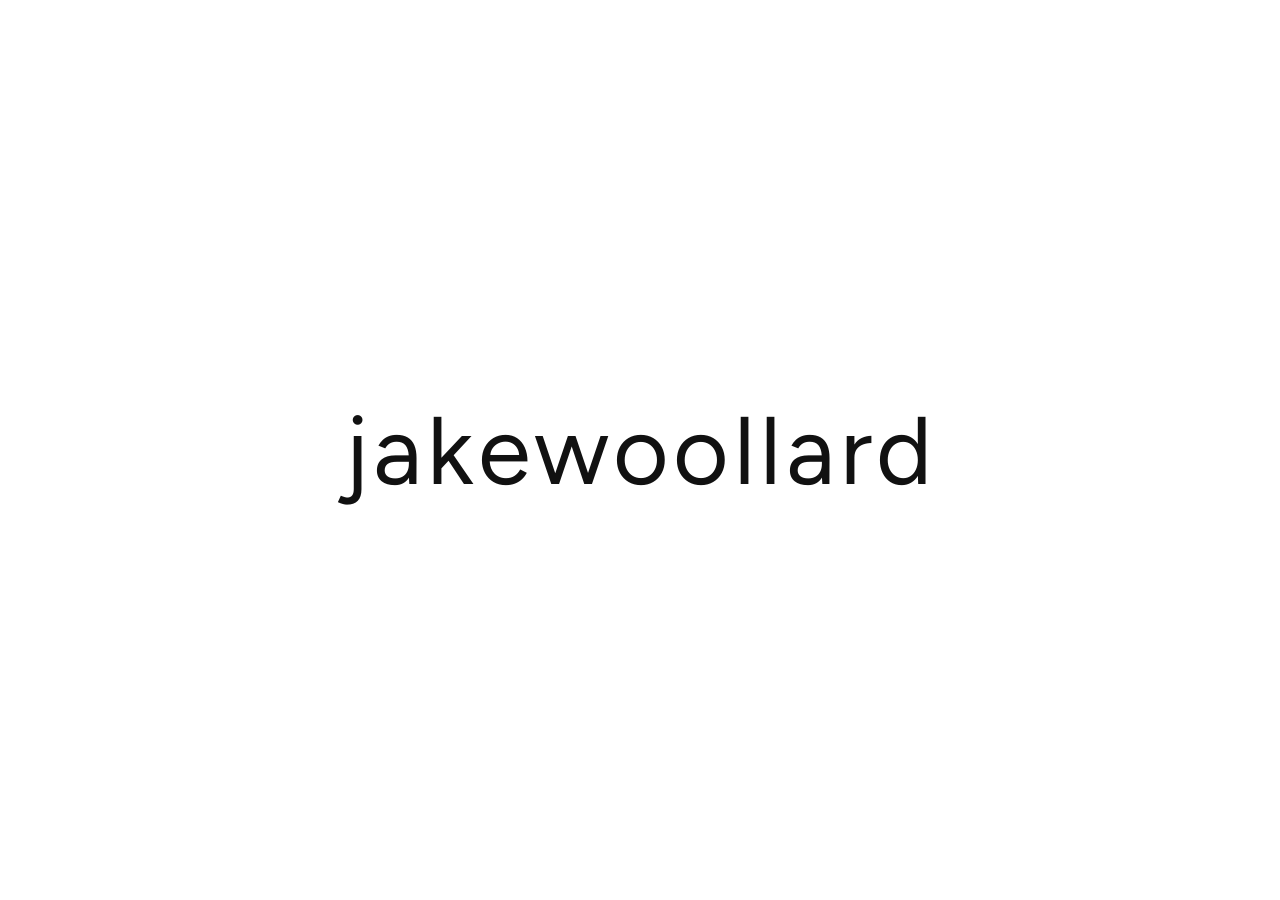
==== index.html @ 638089d7 "Update index.html" ====
<!DOCTYPE html>
<html lang="en">
<head>
  <meta charset="UTF-8" />
  <meta name="viewport" content="width=device-width, initial-scale=1.0" />
  <title>Jake Woollard</title>
  <link rel="preconnect" href="https://fonts.googleapis.com">
  <link rel="preconnect" href="https://fonts.gstatic.com" crossorigin>
  <link href="https://fonts.googleapis.com/css2?family=Figtree:wght@400;700&display=swap" rel="stylesheet">
  <style>
    * {
      margin: 0;
      padding: 0;
      box-sizing: border-box;
    }

    body {
      background: #ffffff;
      min-height: 100vh;
      display: flex;
      align-items: center;
      justify-content: center;
      overflow: hidden;
    }

    h1 {
      font-family: 'Figtree', sans-serif;
      font-size: clamp(2rem, 8vw, 6rem);
      font-weight: 400;
      letter-spacing: 0.05em;
      color: #111111;
      cursor: default;
      user-select: none;
      transition: color 0.2s ease;
      position: relative;
      background-clip: text;
      -webkit-background-clip: text;
    }

    h1.hovered {
      color: transparent;
      -webkit-text-fill-color: transparent;
    }
  </style>
</head>
<body>

  <h1 id="name">jakewoollard</h1>

  <script>
    const name = document.getElementById('name');

    name.addEventListener('mousemove', (e) => {
      const rect = name.getBoundingClientRect();
      const x = ((e.clientX - rect.left) / rect.width) * 100;
      const y = ((e.clientY - rect.top) / rect.height) * 100;

      name.style.backgroundImage = `radial-gradient(circle at ${x}% ${y}%, #00cfff, #0070ff, #0010cc)`;
      name.classList.add('hovered');
    });

    name.addEventListener('mouseleave', () => {
      name.classList.remove('hovered');
      name.style.backgroundImage = 'none';
    });
  </script>

</body>
</html>
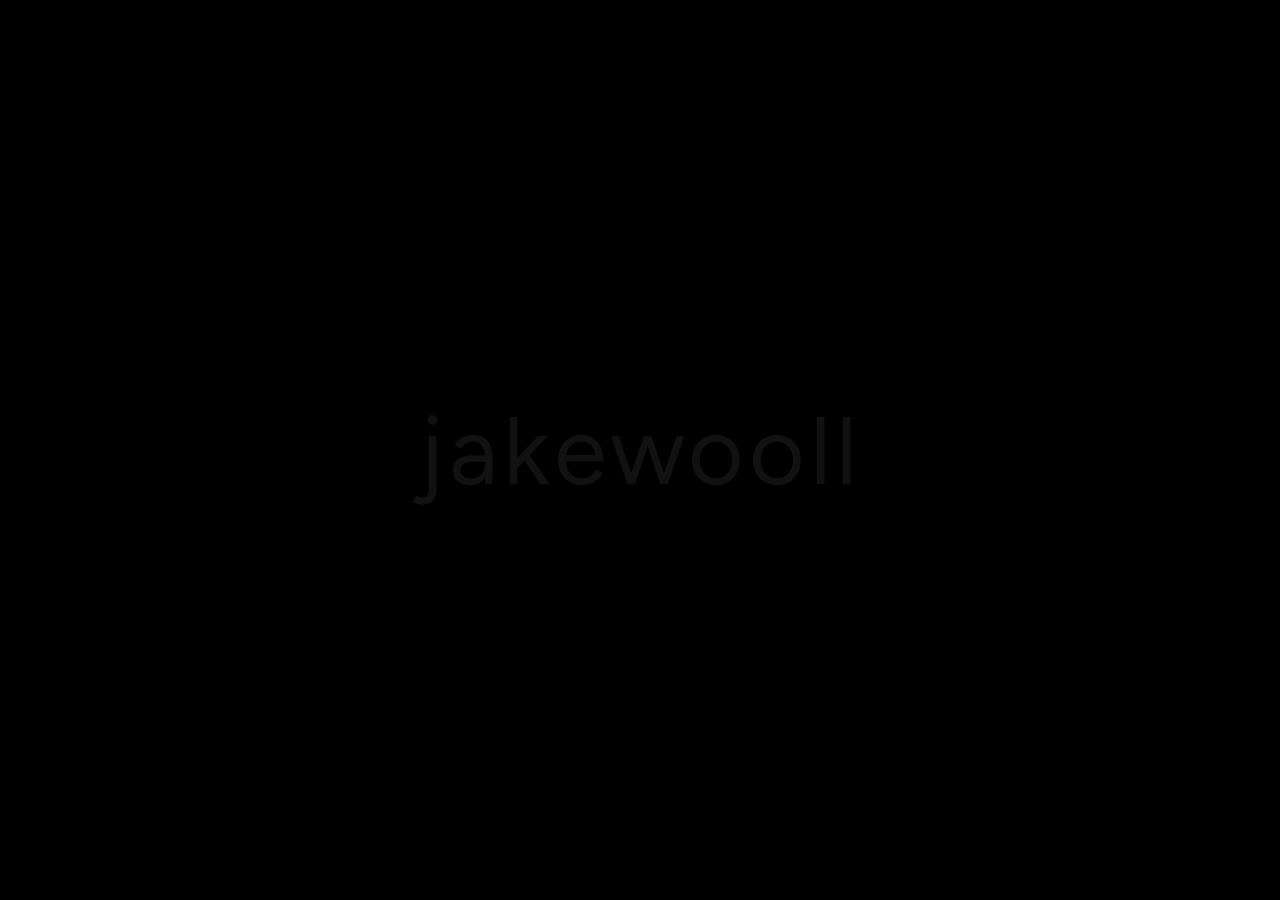
==== commit 29186eb5: "background v2" ====
--- a/index.html
+++ b/index.html
@@ -15,7 +15,7 @@
     }
 
     body {
-      background: #ffffff;
+      background: #000000;
       min-height: 100vh;
       display: flex;
       align-items: center;
@@ -45,7 +45,7 @@
 </head>
 <body>
 
-  <h1 id="name">jakewoollard</h1>
+  <h1 id="name">jakewooll</h1>
 
   <script>
     const name = document.getElementById('name');
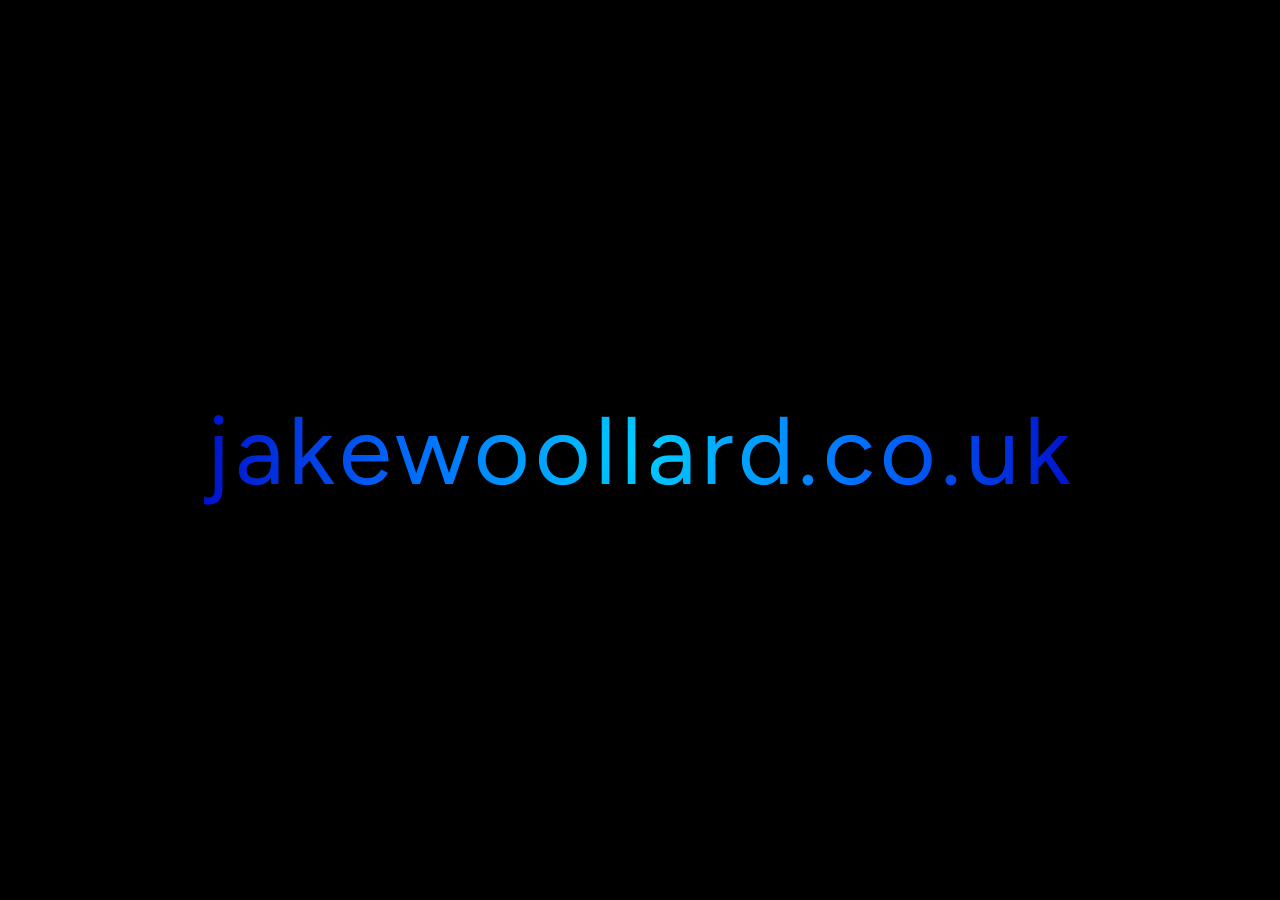
==== commit 1ce245a3: "All gradient page" ====
--- a/index.html
+++ b/index.html
@@ -28,42 +28,32 @@
       font-size: clamp(2rem, 8vw, 6rem);
       font-weight: 400;
       letter-spacing: 0.05em;
-      color: #111111;
+      color: transparent;
+      -webkit-text-fill-color: transparent;
       cursor: default;
       user-select: none;
-      transition: color 0.2s ease;
       position: relative;
       background-clip: text;
       -webkit-background-clip: text;
-    }
-
-    h1.hovered {
-      color: transparent;
-      -webkit-text-fill-color: transparent;
+      background-image: radial-gradient(circle at 50% 50%, #00cfff, #0070ff, #0010cc);
     }
   </style>
 </head>
 <body>
 
-  <h1 id="name">jakewooll</h1>
+  <h1 id="name">jakewoollard.co.uk</h1>
 
   <script>
     const name = document.getElementById('name');
 
-    name.addEventListener('mousemove', (e) => {
+    document.addEventListener('mousemove', (e) => {
       const rect = name.getBoundingClientRect();
       const x = ((e.clientX - rect.left) / rect.width) * 100;
       const y = ((e.clientY - rect.top) / rect.height) * 100;
 
       name.style.backgroundImage = `radial-gradient(circle at ${x}% ${y}%, #00cfff, #0070ff, #0010cc)`;
-      name.classList.add('hovered');
-    });
-
-    name.addEventListener('mouseleave', () => {
-      name.classList.remove('hovered');
-      name.style.backgroundImage = 'none';
     });
   </script>
 
 </body>
-</html>
+</html>
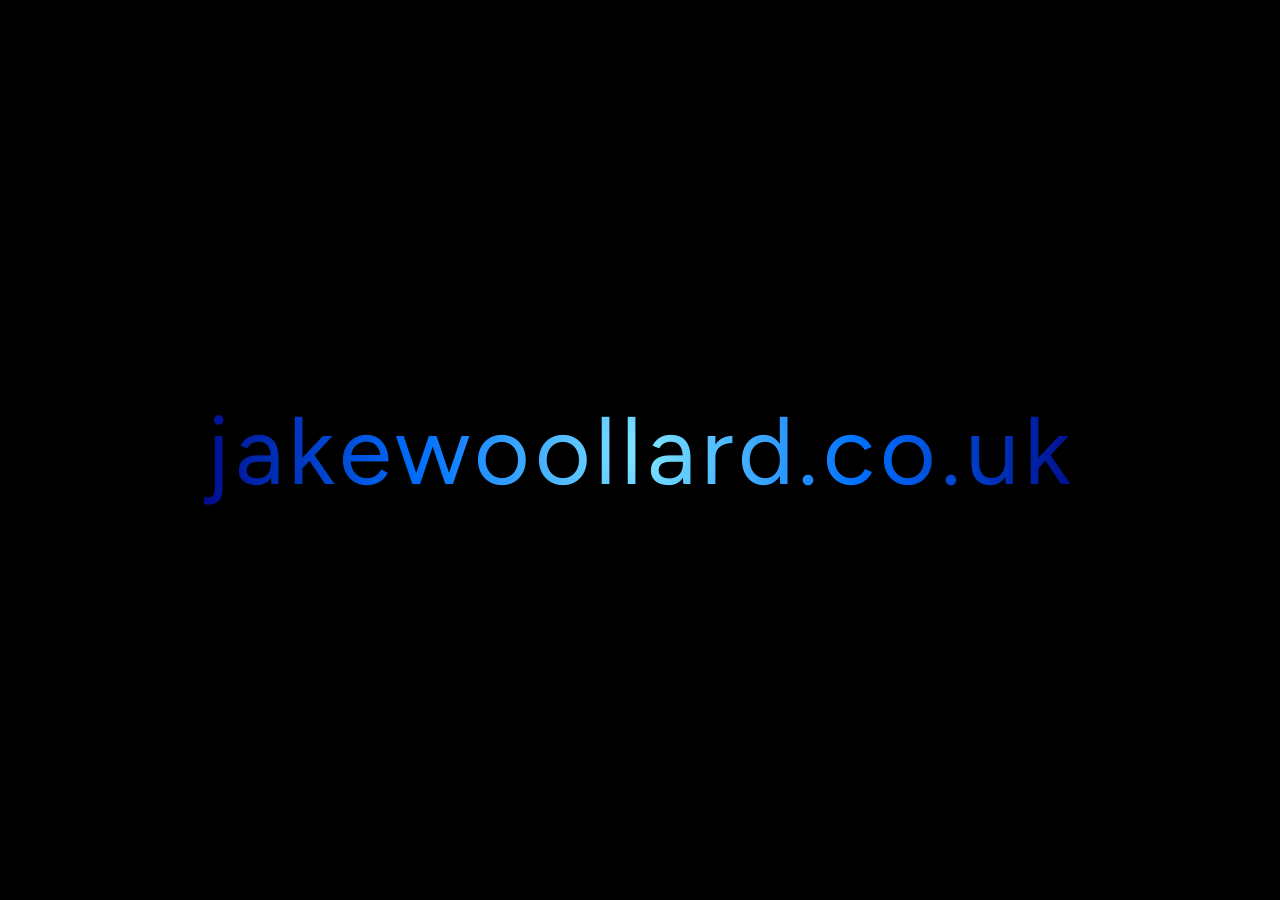
==== commit 14e124b5: "font change" ====
--- a/index.html
+++ b/index.html
@@ -25,7 +25,7 @@
 
     h1 {
       font-family: 'Figtree', sans-serif;
-      font-size: clamp(2rem, 8vw, 6rem);
+      font-size: clamp(1rem, 8vw, 6rem);
       font-weight: 400;
       letter-spacing: 0.05em;
       color: transparent;
@@ -35,7 +35,7 @@
       position: relative;
       background-clip: text;
       -webkit-background-clip: text;
-      background-image: radial-gradient(circle at 50% 50%, #00cfff, #0070ff, #0010cc);
+      background-image: radial-gradient(circle at 50% 50%, #81e8ff, #0070ff, #000c8e);
     }
   </style>
 </head>
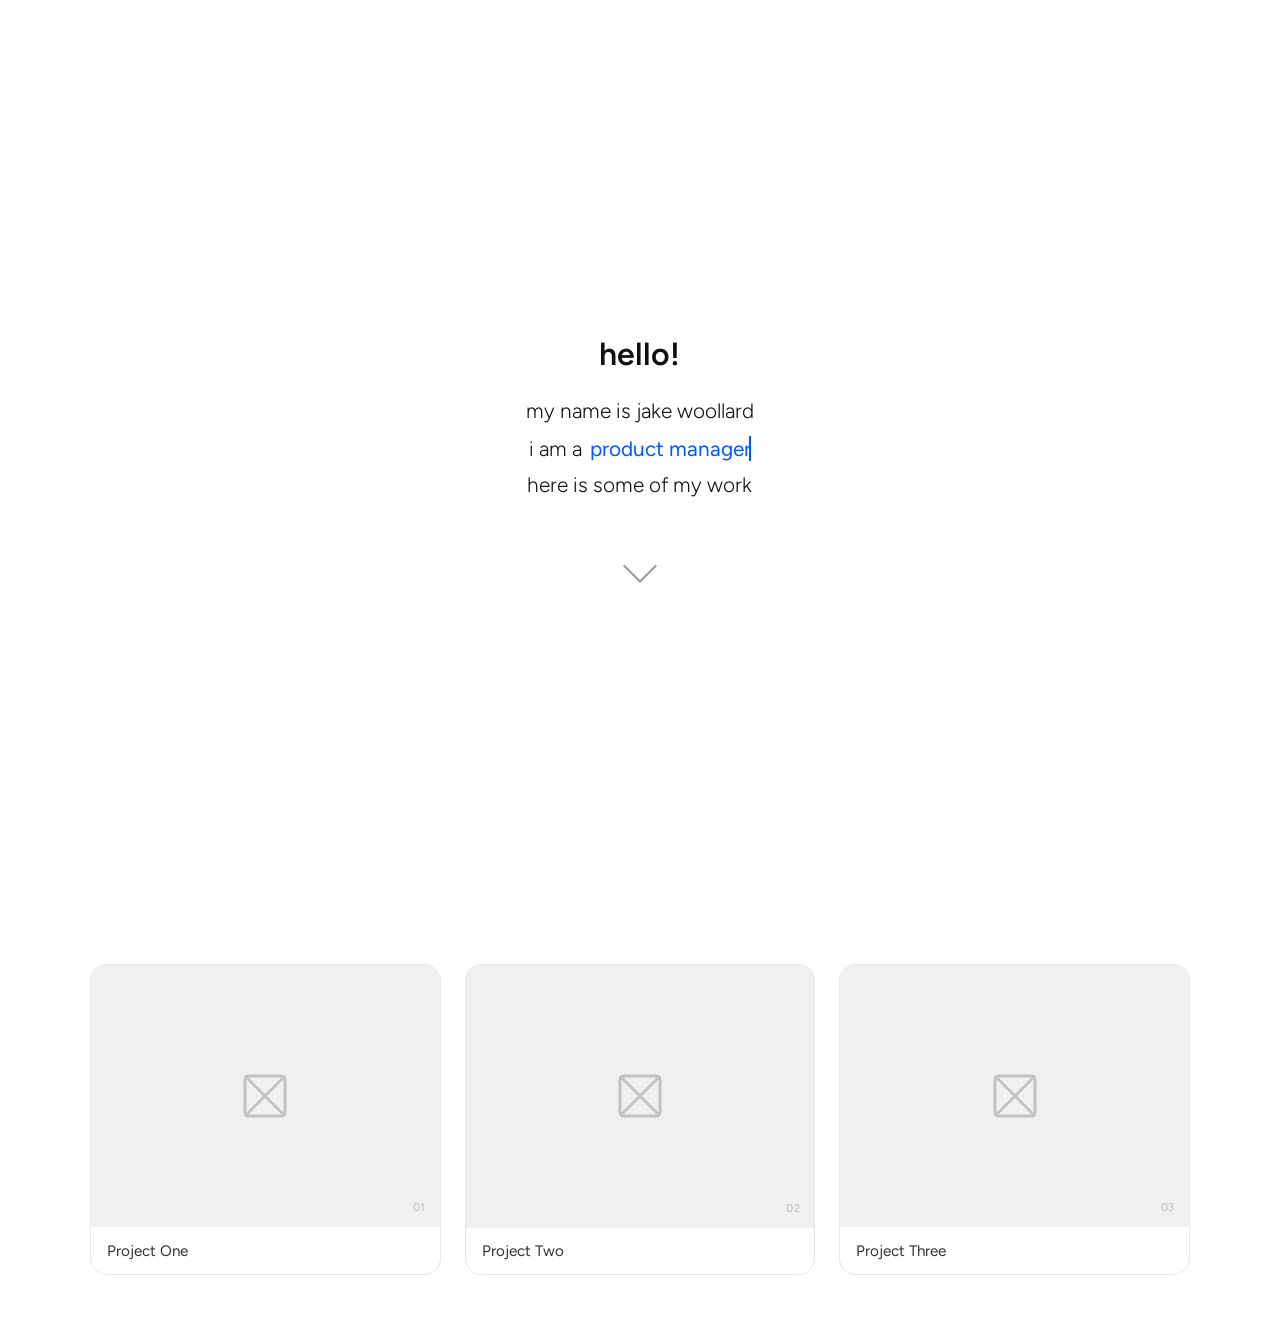
==== commit 61f6da95: "NEW" ====
--- a/index.html
+++ b/index.html
@@ -6,53 +6,369 @@
   <title>Jake Woollard</title>
   <link rel="preconnect" href="https://fonts.googleapis.com">
   <link rel="preconnect" href="https://fonts.gstatic.com" crossorigin>
-  <link href="https://fonts.googleapis.com/css2?family=Figtree:wght@400;700&display=swap" rel="stylesheet">
+  <link href="https://fonts.googleapis.com/css2?family=Figtree:wght@300;400;600&display=swap" rel="stylesheet">
   <style>
-    * {
-      margin: 0;
-      padding: 0;
-      box-sizing: border-box;
-    }
+    * { margin: 0; padding: 0; box-sizing: border-box; }
 
     body {
-      background: #000000;
+      background: #ffffff;
+      font-family: 'Figtree', sans-serif;
+      color: #111;
       min-height: 100vh;
-      display: flex;
-      align-items: center;
-      justify-content: center;
+      overflow-x: hidden;
+    }
+
+    /* ── HERO ── */
+    .hero {
+      min-height: 100vh;
+      display: flex;
+      flex-direction: column;
+      align-items: center;
+      justify-content: center;
+      text-align: center;
+      padding: 2rem;
+    }
+
+    .hero-text {
+      width: 33.333%;
+      min-width: 280px;
+    }
+
+    .hero-text p {
+      font-size: clamp(1rem, 2vw, 1.3rem);
+      font-weight: 300;
+      line-height: 2;
+      color: #111;
+    }
+
+    .hero-text .hello {
+      font-size: clamp(1.4rem, 3vw, 2rem);
+      font-weight: 600;
+      margin-bottom: 0.25rem;
+    }
+
+    .role-line {
+      display: flex;
+      align-items: center;
+      justify-content: center;
+      min-height: 2em;
+    }
+
+    .role-prefix {
+      font-size: clamp(1rem, 2vw, 1.3rem);
+      font-weight: 300;
+      white-space: nowrap;
+      margin-right: 0.4em;
+    }
+
+    #role-text {
+      color: #0057ff;
+      font-weight: 400;
+      font-size: clamp(1rem, 2vw, 1.3rem);
+      white-space: nowrap;
+      border-right: 2px solid #0057ff;
       overflow: hidden;
-    }
-
-    h1 {
-      font-family: 'Figtree', sans-serif;
-      font-size: clamp(1rem, 8vw, 6rem);
+      width: 0;
+    }
+
+    /* ── ARROW ── */
+    .arrow-wrap {
+      margin-top: 3rem;
+      display: flex;
+      flex-direction: column;
+      align-items: center;
+      gap: 6px;
+      animation: bounce 1.6s ease-in-out infinite;
+    }
+
+    .arrow-wrap span {
+      font-size: 0.75rem;
+      letter-spacing: 0.1em;
+      color: #999;
+      text-transform: uppercase;
+    }
+
+    .arrow {
+      width: 24px;
+      height: 24px;
+      border-right: 2px solid #999;
+      border-bottom: 2px solid #999;
+      transform: rotate(45deg);
+    }
+
+    @keyframes bounce {
+      0%, 100% { transform: translateY(0); }
+      50% { transform: translateY(8px); }
+    }
+
+    /* ── PORTFOLIO ── */
+    .portfolio {
+      padding: 4rem 5%;
+    }
+
+    .tiles {
+      display: grid;
+      grid-template-columns: repeat(3, 1fr);
+      gap: 1.5rem;
+      max-width: 1100px;
+      margin: 0 auto;
+    }
+
+    .tile {
+      border-radius: 16px;
+      overflow: hidden;
+      border: 1px solid #e8e8e8;
+      cursor: pointer;
+      transition: transform 0.25s ease, box-shadow 0.25s ease;
+    }
+
+    .tile:hover {
+      transform: translateY(-4px);
+      box-shadow: 0 12px 40px rgba(0,0,0,0.1);
+    }
+
+    .tile-img {
+      width: 100%;
+      aspect-ratio: 4/3;
+      background: #f0f0f0;
+      display: flex;
+      align-items: center;
+      justify-content: center;
+      position: relative;
+      overflow: hidden;
+    }
+
+    .tile-img svg {
+      width: 48px;
+      height: 48px;
+      opacity: 0.2;
+    }
+
+    .tile-img .tile-num {
+      position: absolute;
+      bottom: 12px;
+      right: 14px;
+      font-size: 0.7rem;
+      color: #bbb;
+      letter-spacing: 0.05em;
+    }
+
+    .tile-label {
+      padding: 0.9rem 1rem;
+      font-size: 0.95rem;
       font-weight: 400;
-      letter-spacing: 0.05em;
-      color: transparent;
-      -webkit-text-fill-color: transparent;
-      cursor: default;
-      user-select: none;
+      color: #333;
+      border-top: 1px solid #f0f0f0;
+    }
+
+    /* ── MODAL ── */
+    .modal-overlay {
+      position: fixed;
+      inset: 0;
+      background: rgba(0,0,0,0.5);
+      display: flex;
+      align-items: center;
+      justify-content: center;
+      z-index: 100;
+      opacity: 0;
+      pointer-events: none;
+      transition: opacity 0.3s ease;
+    }
+
+    .modal-overlay.active {
+      opacity: 1;
+      pointer-events: all;
+    }
+
+    .modal {
+      background: #fff;
+      border-radius: 20px;
+      width: 80vw;
+      max-height: 85vh;
+      overflow-y: auto;
+      padding: 2.5rem;
+      transform: scale(0.92) translateY(20px);
+      transition: transform 0.35s cubic-bezier(0.34, 1.56, 0.64, 1);
       position: relative;
-      background-clip: text;
-      -webkit-background-clip: text;
-      background-image: radial-gradient(circle at 50% 50%, #81e8ff, #0070ff, #000c8e);
+    }
+
+    .modal-overlay.active .modal {
+      transform: scale(1) translateY(0);
+    }
+
+    .modal-close {
+      position: absolute;
+      top: 1.2rem;
+      right: 1.4rem;
+      background: none;
+      border: none;
+      font-size: 1.5rem;
+      cursor: pointer;
+      color: #888;
+      line-height: 1;
+    }
+
+    .modal-close:hover { color: #111; }
+
+    .modal-img {
+      width: 100%;
+      aspect-ratio: 16/7;
+      background: #f0f0f0;
+      border-radius: 12px;
+      display: flex;
+      align-items: center;
+      justify-content: center;
+      margin-bottom: 1.5rem;
+    }
+
+    .modal-img svg { width: 64px; height: 64px; opacity: 0.15; }
+
+    .modal h2 {
+      font-size: 1.5rem;
+      font-weight: 600;
+      margin-bottom: 0.75rem;
+    }
+
+    .modal p {
+      font-size: 0.95rem;
+      line-height: 1.8;
+      color: #555;
+    }
+
+    /* ── RESPONSIVE ── */
+    @media (max-width: 700px) {
+      .hero-text { width: 90%; }
+      .tiles { grid-template-columns: 1fr; }
+      .modal { width: 95vw; padding: 1.5rem; }
+    }
+
+    @media (min-width: 701px) and (max-width: 1000px) {
+      .tiles { grid-template-columns: repeat(2, 1fr); }
     }
   </style>
 </head>
 <body>
 
-  <h1 id="name">jakewoollard.co.uk</h1>
+  <!-- HERO -->
+  <section class="hero">
+    <div class="hero-text">
+      <p class="hello">hello!</p>
+      <p>my name is jake woollard</p>
+      <div class="role-line">
+        <span class="role-prefix">i am a</span>
+        <span id="role-text"></span>
+      </div>
+      <p>here is some of my work</p>
+    </div>
+    <div class="arrow-wrap">
+      <div class="arrow"></div>
+    </div>
+  </section>
+
+  <!-- PORTFOLIO -->
+  <section class="portfolio">
+    <div class="tiles">
+      <div class="tile" onclick="openModal(0)">
+        <div class="tile-img">
+          <svg viewBox="0 0 48 48" fill="none" xmlns="http://www.w3.org/2000/svg"><rect x="4" y="4" width="40" height="40" rx="4" stroke="#111" stroke-width="3"/><line x1="4" y1="4" x2="44" y2="44" stroke="#111" stroke-width="3"/><line x1="44" y1="4" x2="4" y2="44" stroke="#111" stroke-width="3"/></svg>
+          <span class="tile-num">01</span>
+        </div>
+        <div class="tile-label">Project One</div>
+      </div>
+      <div class="tile" onclick="openModal(1)">
+        <div class="tile-img">
+          <svg viewBox="0 0 48 48" fill="none" xmlns="http://www.w3.org/2000/svg"><rect x="4" y="4" width="40" height="40" rx="4" stroke="#111" stroke-width="3"/><line x1="4" y1="4" x2="44" y2="44" stroke="#111" stroke-width="3"/><line x1="44" y1="4" x2="4" y2="44" stroke="#111" stroke-width="3"/></svg>
+          <span class="tile-num">02</span>
+        </div>
+        <div class="tile-label">Project Two</div>
+      </div>
+      <div class="tile" onclick="openModal(2)">
+        <div class="tile-img">
+          <svg viewBox="0 0 48 48" fill="none" xmlns="http://www.w3.org/2000/svg"><rect x="4" y="4" width="40" height="40" rx="4" stroke="#111" stroke-width="3"/><line x1="44" y1="4" x2="4" y2="44" stroke="#111" stroke-width="3"/><line x1="4" y1="4" x2="44" y2="44" stroke="#111" stroke-width="3"/></svg>
+          <span class="tile-num">03</span>
+        </div>
+        <div class="tile-label">Project Three</div>
+      </div>
+    </div>
+  </section>
+
+  <!-- MODAL -->
+  <div class="modal-overlay" id="modal-overlay" onclick="handleOverlayClick(event)">
+    <div class="modal" id="modal">
+      <button class="modal-close" onclick="closeModal()">✕</button>
+      <div class="modal-img">
+        <svg viewBox="0 0 48 48" fill="none" xmlns="http://www.w3.org/2000/svg"><rect x="4" y="4" width="40" height="40" rx="4" stroke="#111" stroke-width="3"/><line x1="4" y1="4" x2="44" y2="44" stroke="#111" stroke-width="3"/><line x1="44" y1="4" x2="4" y2="44" stroke="#111" stroke-width="3"/></svg>
+      </div>
+      <h2 id="modal-title"></h2>
+      <p id="modal-body"></p>
+    </div>
+  </div>
 
   <script>
-    const name = document.getElementById('name');
-
-    document.addEventListener('mousemove', (e) => {
-      const rect = name.getBoundingClientRect();
-      const x = ((e.clientX - rect.left) / rect.width) * 100;
-      const y = ((e.clientY - rect.top) / rect.height) * 100;
-
-      name.style.backgroundImage = `radial-gradient(circle at ${x}% ${y}%, #00cfff, #0070ff, #0010cc)`;
-    });
+    /* ── TYPING ROLE ANIMATION ── */
+    const roles = ['product manager', 'designer', 'engineer'];
+    const el = document.getElementById('role-text');
+    let rIdx = 0, cIdx = 0, deleting = false;
+
+    function type() {
+      const word = roles[rIdx];
+      if (!deleting) {
+        el.textContent = word.slice(0, cIdx + 1);
+        el.style.width = el.scrollWidth + 'px';
+        cIdx++;
+        if (cIdx === word.length) {
+          setTimeout(() => { deleting = true; type(); }, 1200);
+          return;
+        }
+        setTimeout(type, 65);
+      } else {
+        el.textContent = word.slice(0, cIdx - 1);
+        el.style.width = el.scrollWidth + 'px';
+        cIdx--;
+        if (cIdx === 0) {
+          deleting = false;
+          rIdx = (rIdx + 1) % roles.length;
+          setTimeout(type, 300);
+          return;
+        }
+        setTimeout(type, 35);
+      }
+    }
+    setTimeout(type, 600);
+
+    /* ── MODAL ── */
+    const projects = [
+      {
+        title: 'Project One',
+        body: 'Lorem ipsum dolor sit amet, consectetur adipiscing elit. Sed do eiusmod tempor incididunt ut labore et dolore magna aliqua. Ut enim ad minim veniam, quis nostrud exercitation ullamco laboris nisi ut aliquip ex ea commodo consequat. Duis aute irure dolor in reprehenderit in voluptate velit esse cillum dolore eu fugiat nulla pariatur.'
+      },
+      {
+        title: 'Project Two',
+        body: 'Pellentesque habitant morbi tristique senectus et netus et malesuada fames ac turpis egestas. Vestibulum tortor quam, feugiat vitae, ultricies eget, tempor sit amet, ante. Donec eu libero sit amet quam egestas semper. Aenean ultricies mi vitae est. Mauris placerat eleifend leo.'
+      },
+      {
+        title: 'Project Three',
+        body: 'Quisque sit amet est et sapien ullamcorper pharetra. Vestibulum erat wisi, condimentum sed, commodo vitae, ornare sit amet, wisi. Aenean fermentum, elit eget tincidunt condimentum, eros ipsum rutrum orci, sagittis tempus lacus enim ac dui. Donec non enim in turpis pulvinar facilisis.'
+      }
+    ];
+
+    function openModal(i) {
+      document.getElementById('modal-title').textContent = projects[i].title;
+      document.getElementById('modal-body').textContent = projects[i].body;
+      document.getElementById('modal-overlay').classList.add('active');
+      document.body.style.overflow = 'hidden';
+    }
+
+    function closeModal() {
+      document.getElementById('modal-overlay').classList.remove('active');
+      document.body.style.overflow = '';
+    }
+
+    function handleOverlayClick(e) {
+      if (e.target === document.getElementById('modal-overlay')) closeModal();
+    }
+
+    document.addEventListener('keydown', e => { if (e.key === 'Escape') closeModal(); });
   </script>
 
 </body>
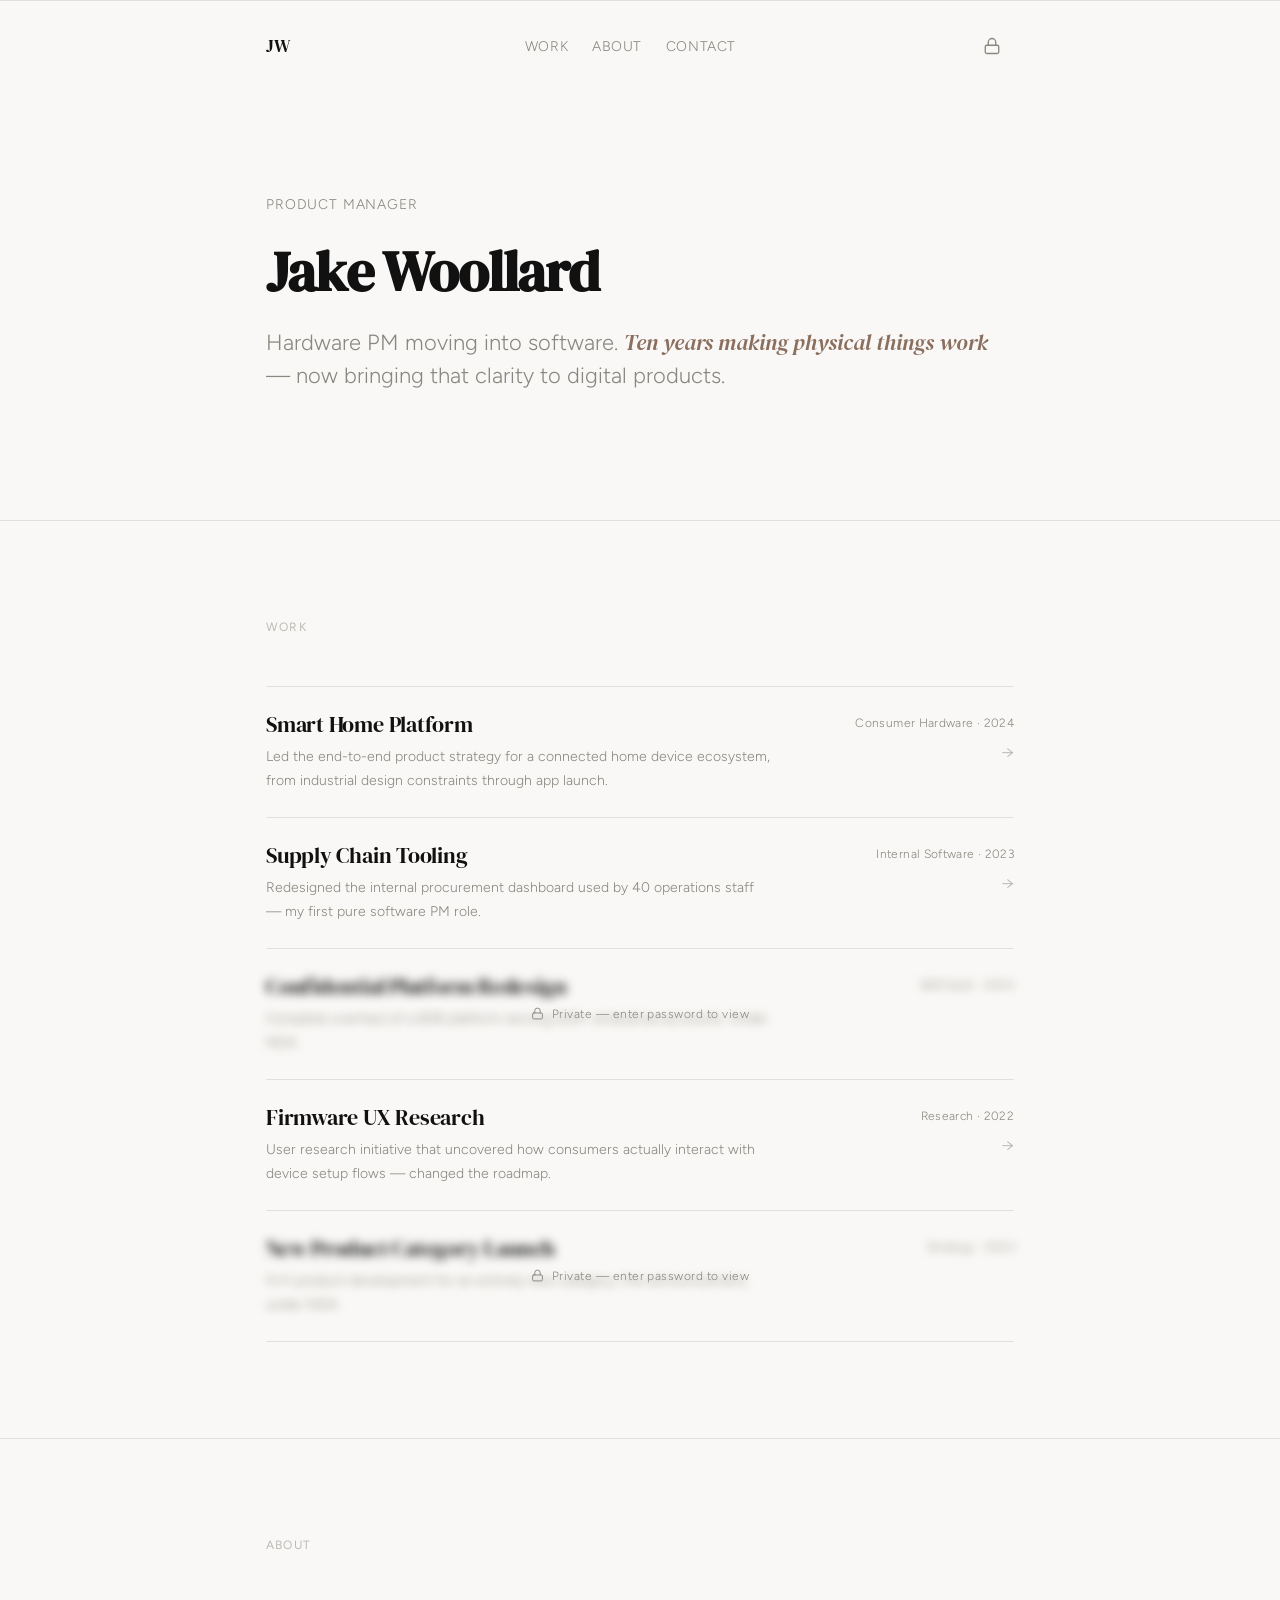
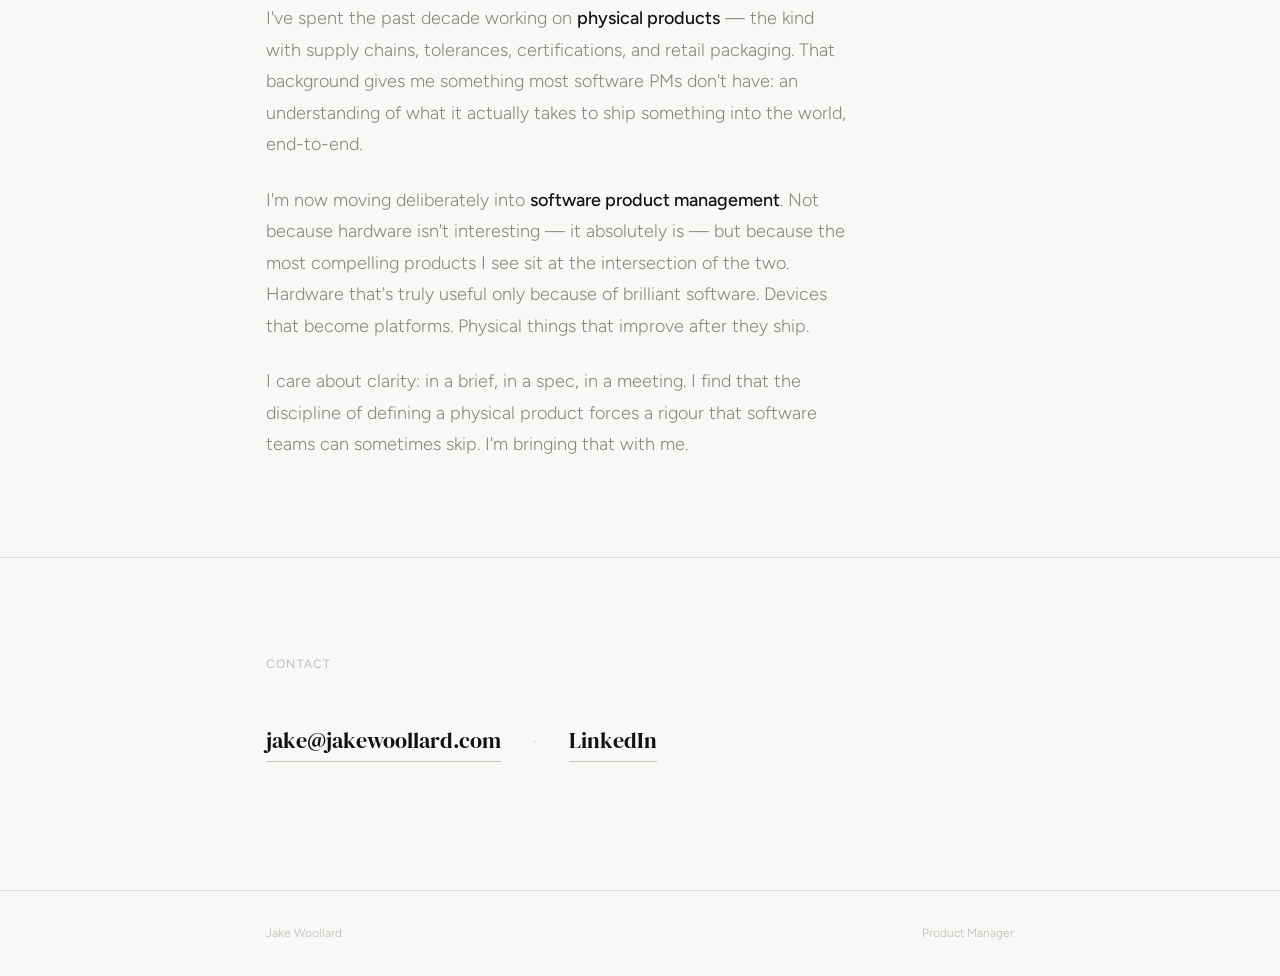
==== commit 9300a28b: "inital commit" ====
--- a/index.html
+++ b/index.html
@@ -1,375 +1,205 @@
 <!DOCTYPE html>
 <html lang="en">
 <head>
-  <meta charset="UTF-8" />
-  <meta name="viewport" content="width=device-width, initial-scale=1.0" />
-  <title>Jake Woollard</title>
+  <meta charset="UTF-8">
+  <meta name="viewport" content="width=device-width, initial-scale=1.0">
+  <meta name="description" content="Jake Woollard — Product Manager. Hardware background, building toward software.">
+  <title>Jake Woollard — Product Manager</title>
+  <link rel="stylesheet" href="style.css">
   <link rel="preconnect" href="https://fonts.googleapis.com">
   <link rel="preconnect" href="https://fonts.gstatic.com" crossorigin>
-  <link href="https://fonts.googleapis.com/css2?family=Figtree:wght@300;400;600&display=swap" rel="stylesheet">
-  <style>
-    * { margin: 0; padding: 0; box-sizing: border-box; }
-
-    body {
-      background: #ffffff;
-      font-family: 'Figtree', sans-serif;
-      color: #111;
-      min-height: 100vh;
-      overflow-x: hidden;
-    }
-
-    /* ── HERO ── */
-    .hero {
-      min-height: 100vh;
-      display: flex;
-      flex-direction: column;
-      align-items: center;
-      justify-content: center;
-      text-align: center;
-      padding: 2rem;
-    }
-
-    .hero-text {
-      width: 33.333%;
-      min-width: 280px;
-    }
-
-    .hero-text p {
-      font-size: clamp(1rem, 2vw, 1.3rem);
-      font-weight: 300;
-      line-height: 2;
-      color: #111;
-    }
-
-    .hero-text .hello {
-      font-size: clamp(1.4rem, 3vw, 2rem);
-      font-weight: 600;
-      margin-bottom: 0.25rem;
-    }
-
-    .role-line {
-      display: flex;
-      align-items: center;
-      justify-content: center;
-      min-height: 2em;
-    }
-
-    .role-prefix {
-      font-size: clamp(1rem, 2vw, 1.3rem);
-      font-weight: 300;
-      white-space: nowrap;
-      margin-right: 0.4em;
-    }
-
-    #role-text {
-      color: #0057ff;
-      font-weight: 400;
-      font-size: clamp(1rem, 2vw, 1.3rem);
-      white-space: nowrap;
-      border-right: 2px solid #0057ff;
-      overflow: hidden;
-      width: 0;
-    }
-
-    /* ── ARROW ── */
-    .arrow-wrap {
-      margin-top: 3rem;
-      display: flex;
-      flex-direction: column;
-      align-items: center;
-      gap: 6px;
-      animation: bounce 1.6s ease-in-out infinite;
-    }
-
-    .arrow-wrap span {
-      font-size: 0.75rem;
-      letter-spacing: 0.1em;
-      color: #999;
-      text-transform: uppercase;
-    }
-
-    .arrow {
-      width: 24px;
-      height: 24px;
-      border-right: 2px solid #999;
-      border-bottom: 2px solid #999;
-      transform: rotate(45deg);
-    }
-
-    @keyframes bounce {
-      0%, 100% { transform: translateY(0); }
-      50% { transform: translateY(8px); }
-    }
-
-    /* ── PORTFOLIO ── */
-    .portfolio {
-      padding: 4rem 5%;
-    }
-
-    .tiles {
-      display: grid;
-      grid-template-columns: repeat(3, 1fr);
-      gap: 1.5rem;
-      max-width: 1100px;
-      margin: 0 auto;
-    }
-
-    .tile {
-      border-radius: 16px;
-      overflow: hidden;
-      border: 1px solid #e8e8e8;
-      cursor: pointer;
-      transition: transform 0.25s ease, box-shadow 0.25s ease;
-    }
-
-    .tile:hover {
-      transform: translateY(-4px);
-      box-shadow: 0 12px 40px rgba(0,0,0,0.1);
-    }
-
-    .tile-img {
-      width: 100%;
-      aspect-ratio: 4/3;
-      background: #f0f0f0;
-      display: flex;
-      align-items: center;
-      justify-content: center;
-      position: relative;
-      overflow: hidden;
-    }
-
-    .tile-img svg {
-      width: 48px;
-      height: 48px;
-      opacity: 0.2;
-    }
-
-    .tile-img .tile-num {
-      position: absolute;
-      bottom: 12px;
-      right: 14px;
-      font-size: 0.7rem;
-      color: #bbb;
-      letter-spacing: 0.05em;
-    }
-
-    .tile-label {
-      padding: 0.9rem 1rem;
-      font-size: 0.95rem;
-      font-weight: 400;
-      color: #333;
-      border-top: 1px solid #f0f0f0;
-    }
-
-    /* ── MODAL ── */
-    .modal-overlay {
-      position: fixed;
-      inset: 0;
-      background: rgba(0,0,0,0.5);
-      display: flex;
-      align-items: center;
-      justify-content: center;
-      z-index: 100;
-      opacity: 0;
-      pointer-events: none;
-      transition: opacity 0.3s ease;
-    }
-
-    .modal-overlay.active {
-      opacity: 1;
-      pointer-events: all;
-    }
-
-    .modal {
-      background: #fff;
-      border-radius: 20px;
-      width: 80vw;
-      max-height: 85vh;
-      overflow-y: auto;
-      padding: 2.5rem;
-      transform: scale(0.92) translateY(20px);
-      transition: transform 0.35s cubic-bezier(0.34, 1.56, 0.64, 1);
-      position: relative;
-    }
-
-    .modal-overlay.active .modal {
-      transform: scale(1) translateY(0);
-    }
-
-    .modal-close {
-      position: absolute;
-      top: 1.2rem;
-      right: 1.4rem;
-      background: none;
-      border: none;
-      font-size: 1.5rem;
-      cursor: pointer;
-      color: #888;
-      line-height: 1;
-    }
-
-    .modal-close:hover { color: #111; }
-
-    .modal-img {
-      width: 100%;
-      aspect-ratio: 16/7;
-      background: #f0f0f0;
-      border-radius: 12px;
-      display: flex;
-      align-items: center;
-      justify-content: center;
-      margin-bottom: 1.5rem;
-    }
-
-    .modal-img svg { width: 64px; height: 64px; opacity: 0.15; }
-
-    .modal h2 {
-      font-size: 1.5rem;
-      font-weight: 600;
-      margin-bottom: 0.75rem;
-    }
-
-    .modal p {
-      font-size: 0.95rem;
-      line-height: 1.8;
-      color: #555;
-    }
-
-    /* ── RESPONSIVE ── */
-    @media (max-width: 700px) {
-      .hero-text { width: 90%; }
-      .tiles { grid-template-columns: 1fr; }
-      .modal { width: 95vw; padding: 1.5rem; }
-    }
-
-    @media (min-width: 701px) and (max-width: 1000px) {
-      .tiles { grid-template-columns: repeat(2, 1fr); }
-    }
-  </style>
+  <link href="https://fonts.googleapis.com/css2?family=DM+Serif+Display:ital@0;1&family=Figtree:wght@300;400;500&display=swap" rel="stylesheet">
 </head>
 <body>
 
-  <!-- HERO -->
-  <section class="hero">
-    <div class="hero-text">
-      <p class="hello">hello!</p>
-      <p>my name is jake woollard</p>
-      <div class="role-line">
-        <span class="role-prefix">i am a</span>
-        <span id="role-text"></span>
-      </div>
-      <p>here is some of my work</p>
+  <!-- ── Navigation ── -->
+  <nav class="nav" role="navigation" aria-label="Main navigation">
+    <div class="container">
+      <div class="nav-inner">
+
+        <a href="/" class="nav-name" aria-label="Jake Woollard — home">JW</a>
+
+        <ul class="nav-links" role="list">
+          <li><a href="#work">Work</a></li>
+          <li><a href="#about">About</a></li>
+          <li><a href="#contact">Contact</a></li>
+        </ul>
+
+        <div class="nav-right">
+          <button
+            class="lock-btn"
+            aria-label="Unlock private projects"
+            aria-expanded="false"
+            type="button"
+          >
+            <!-- Locked SVG -->
+            <svg class="lock-icon" xmlns="http://www.w3.org/2000/svg" viewBox="0 0 24 24" fill="none" stroke="currentColor" stroke-width="1.75" stroke-linecap="round" stroke-linejoin="round" aria-hidden="true">
+              <rect x="3" y="11" width="18" height="11" rx="2" ry="2"/>
+              <path d="M7 11V7a5 5 0 0 1 10 0v4"/>
+            </svg>
+            <!-- Unlocked SVG -->
+            <svg class="unlock-icon" xmlns="http://www.w3.org/2000/svg" viewBox="0 0 24 24" fill="none" stroke="currentColor" stroke-width="1.75" stroke-linecap="round" stroke-linejoin="round" aria-hidden="true" style="display:none">
+              <rect x="3" y="11" width="18" height="11" rx="2" ry="2"/>
+              <path d="M7 11V7a5 5 0 0 1 9.9-1"/>
+            </svg>
+
+            <!-- Password prompt -->
+            <div class="password-prompt" role="dialog" aria-label="Enter password">
+              <input
+                class="password-input"
+                type="password"
+                placeholder="Password"
+                autocomplete="off"
+                autocorrect="off"
+                autocapitalize="off"
+                spellcheck="false"
+                aria-label="Enter password to unlock private projects"
+              >
+              <span class="password-hint">↵ Enter</span>
+            </div>
+          </button>
+        </div>
+
+      </div>
     </div>
-    <div class="arrow-wrap">
-      <div class="arrow"></div>
+  </nav>
+
+  <main>
+
+    <!-- ── Hero ── -->
+    <section class="hero" aria-labelledby="hero-name">
+      <div class="container">
+        <div class="fade-in">
+          <p class="hero-eyebrow">Product Manager</p>
+        </div>
+        <div class="fade-in">
+          <h1 class="hero-name" id="hero-name">Jake Woollard</h1>
+        </div>
+        <div class="fade-in">
+          <p class="hero-role">
+            Hardware PM moving into software.
+            <em>Ten years making physical things work</em> — now bringing that clarity to digital products.
+          </p>
+        </div>
+      </div>
+    </section>
+
+    <!-- ── Work ── -->
+    <section id="work" aria-labelledby="work-label">
+      <div class="container">
+        <p class="section-label" id="work-label">Work</p>
+
+        <ul class="project-list" role="list">
+
+          <!-- Public project 1 -->
+          <li class="project-row">
+            <a href="projects/smart-home-platform.html" class="project-link">
+              <span class="project-title">Smart Home Platform</span>
+              <span class="project-meta">Consumer Hardware · 2024</span>
+              <span class="project-desc">Led the end-to-end product strategy for a connected home device ecosystem, from industrial design constraints through app launch.</span>
+              <span class="project-arrow" aria-hidden="true">→</span>
+            </a>
+          </li>
+
+          <!-- Public project 2 -->
+          <li class="project-row">
+            <a href="projects/supply-chain-tooling.html" class="project-link">
+              <span class="project-title">Supply Chain Tooling</span>
+              <span class="project-meta">Internal Software · 2023</span>
+              <span class="project-desc">Redesigned the internal procurement dashboard used by 40 operations staff — my first pure software PM role.</span>
+              <span class="project-arrow" aria-hidden="true">→</span>
+            </a>
+          </li>
+
+          <!-- Private project -->
+          <li class="project-row project-private" data-private="true">
+            <a href="projects/confidential-platform.html" class="project-link" tabindex="-1" aria-hidden="true">
+              <span class="project-title">Confidential Platform Redesign</span>
+              <span class="project-meta">B2B SaaS · 2024</span>
+              <span class="project-desc">Complete overhaul of a B2B platform serving 200+ enterprise accounts. Under NDA.</span>
+              <span class="project-arrow" aria-hidden="true">→</span>
+            </a>
+            <div class="private-overlay" aria-hidden="true">
+              <svg xmlns="http://www.w3.org/2000/svg" viewBox="0 0 24 24" fill="none" stroke="currentColor" stroke-width="1.75" stroke-linecap="round" stroke-linejoin="round">
+                <rect x="3" y="11" width="18" height="11" rx="2" ry="2"/>
+                <path d="M7 11V7a5 5 0 0 1 10 0v4"/>
+              </svg>
+              Private — enter password to view
+            </div>
+          </li>
+
+          <!-- Public project 3 -->
+          <li class="project-row">
+            <a href="projects/firmware-ux.html" class="project-link">
+              <span class="project-title">Firmware UX Research</span>
+              <span class="project-meta">Research · 2022</span>
+              <span class="project-desc">User research initiative that uncovered how consumers actually interact with device setup flows — changed the roadmap.</span>
+              <span class="project-arrow" aria-hidden="true">→</span>
+            </a>
+          </li>
+
+          <!-- Private project 2 -->
+          <li class="project-row project-private" data-private="true">
+            <a href="projects/new-product-launch.html" class="project-link" tabindex="-1" aria-hidden="true">
+              <span class="project-title">New Product Category Launch</span>
+              <span class="project-meta">Strategy · 2023</span>
+              <span class="project-desc">0→1 product development for an entirely new category. Pre-announcement, under NDA.</span>
+              <span class="project-arrow" aria-hidden="true">→</span>
+            </a>
+            <div class="private-overlay" aria-hidden="true">
+              <svg xmlns="http://www.w3.org/2000/svg" viewBox="0 0 24 24" fill="none" stroke="currentColor" stroke-width="1.75" stroke-linecap="round" stroke-linejoin="round">
+                <rect x="3" y="11" width="18" height="11" rx="2" ry="2"/>
+                <path d="M7 11V7a5 5 0 0 1 10 0v4"/>
+              </svg>
+              Private — enter password to view
+            </div>
+          </li>
+
+        </ul>
+      </div>
+    </section>
+
+    <!-- ── About ── -->
+    <section id="about" aria-labelledby="about-label">
+      <div class="container">
+        <p class="section-label" id="about-label">About</p>
+        <div class="about-body">
+          <p>
+            I've spent the past decade working on <strong>physical products</strong> — the kind with supply chains, tolerances, certifications, and retail packaging. That background gives me something most software PMs don't have: an understanding of what it actually takes to ship something into the world, end-to-end.
+          </p>
+          <p>
+            I'm now moving deliberately into <strong>software product management</strong>. Not because hardware isn't interesting — it absolutely is — but because the most compelling products I see sit at the intersection of the two. Hardware that's truly useful only because of brilliant software. Devices that become platforms. Physical things that improve after they ship.
+          </p>
+          <p>
+            I care about clarity: in a brief, in a spec, in a meeting. I find that the discipline of defining a physical product forces a rigour that software teams can sometimes skip. I'm bringing that with me.
+          </p>
+        </div>
+      </div>
+    </section>
+
+    <!-- ── Contact ── -->
+    <section id="contact" aria-labelledby="contact-label">
+      <div class="container">
+        <p class="section-label" id="contact-label">Contact</p>
+        <div class="contact-line">
+          <a href="mailto:jake@jakewoollard.com" class="contact-link">jake@jakewoollard.com</a>
+          <span class="contact-sep" aria-hidden="true">·</span>
+          <a href="https://linkedin.com/in/jakewoollard" class="contact-link" target="_blank" rel="noopener noreferrer">LinkedIn</a>
+        </div>
+      </div>
+    </section>
+
+  </main>
+
+  <footer>
+    <div class="container">
+      <div class="footer-inner">
+        <span class="footer-copy">Jake Woollard</span>
+        <span class="footer-copy">Product Manager</span>
+      </div>
     </div>
-  </section>
-
-  <!-- PORTFOLIO -->
-  <section class="portfolio">
-    <div class="tiles">
-      <div class="tile" onclick="openModal(0)">
-        <div class="tile-img">
-          <svg viewBox="0 0 48 48" fill="none" xmlns="http://www.w3.org/2000/svg"><rect x="4" y="4" width="40" height="40" rx="4" stroke="#111" stroke-width="3"/><line x1="4" y1="4" x2="44" y2="44" stroke="#111" stroke-width="3"/><line x1="44" y1="4" x2="4" y2="44" stroke="#111" stroke-width="3"/></svg>
-          <span class="tile-num">01</span>
-        </div>
-        <div class="tile-label">Project One</div>
-      </div>
-      <div class="tile" onclick="openModal(1)">
-        <div class="tile-img">
-          <svg viewBox="0 0 48 48" fill="none" xmlns="http://www.w3.org/2000/svg"><rect x="4" y="4" width="40" height="40" rx="4" stroke="#111" stroke-width="3"/><line x1="4" y1="4" x2="44" y2="44" stroke="#111" stroke-width="3"/><line x1="44" y1="4" x2="4" y2="44" stroke="#111" stroke-width="3"/></svg>
-          <span class="tile-num">02</span>
-        </div>
-        <div class="tile-label">Project Two</div>
-      </div>
-      <div class="tile" onclick="openModal(2)">
-        <div class="tile-img">
-          <svg viewBox="0 0 48 48" fill="none" xmlns="http://www.w3.org/2000/svg"><rect x="4" y="4" width="40" height="40" rx="4" stroke="#111" stroke-width="3"/><line x1="44" y1="4" x2="4" y2="44" stroke="#111" stroke-width="3"/><line x1="4" y1="4" x2="44" y2="44" stroke="#111" stroke-width="3"/></svg>
-          <span class="tile-num">03</span>
-        </div>
-        <div class="tile-label">Project Three</div>
-      </div>
-    </div>
-  </section>
-
-  <!-- MODAL -->
-  <div class="modal-overlay" id="modal-overlay" onclick="handleOverlayClick(event)">
-    <div class="modal" id="modal">
-      <button class="modal-close" onclick="closeModal()">✕</button>
-      <div class="modal-img">
-        <svg viewBox="0 0 48 48" fill="none" xmlns="http://www.w3.org/2000/svg"><rect x="4" y="4" width="40" height="40" rx="4" stroke="#111" stroke-width="3"/><line x1="4" y1="4" x2="44" y2="44" stroke="#111" stroke-width="3"/><line x1="44" y1="4" x2="4" y2="44" stroke="#111" stroke-width="3"/></svg>
-      </div>
-      <h2 id="modal-title"></h2>
-      <p id="modal-body"></p>
-    </div>
-  </div>
-
-  <script>
-    /* ── TYPING ROLE ANIMATION ── */
-    const roles = ['product manager', 'designer', 'engineer'];
-    const el = document.getElementById('role-text');
-    let rIdx = 0, cIdx = 0, deleting = false;
-
-    function type() {
-      const word = roles[rIdx];
-      if (!deleting) {
-        el.textContent = word.slice(0, cIdx + 1);
-        el.style.width = el.scrollWidth + 'px';
-        cIdx++;
-        if (cIdx === word.length) {
-          setTimeout(() => { deleting = true; type(); }, 1200);
-          return;
-        }
-        setTimeout(type, 65);
-      } else {
-        el.textContent = word.slice(0, cIdx - 1);
-        el.style.width = el.scrollWidth + 'px';
-        cIdx--;
-        if (cIdx === 0) {
-          deleting = false;
-          rIdx = (rIdx + 1) % roles.length;
-          setTimeout(type, 300);
-          return;
-        }
-        setTimeout(type, 35);
-      }
-    }
-    setTimeout(type, 600);
-
-    /* ── MODAL ── */
-    const projects = [
-      {
-        title: 'Project One',
-        body: 'Lorem ipsum dolor sit amet, consectetur adipiscing elit. Sed do eiusmod tempor incididunt ut labore et dolore magna aliqua. Ut enim ad minim veniam, quis nostrud exercitation ullamco laboris nisi ut aliquip ex ea commodo consequat. Duis aute irure dolor in reprehenderit in voluptate velit esse cillum dolore eu fugiat nulla pariatur.'
-      },
-      {
-        title: 'Project Two',
-        body: 'Pellentesque habitant morbi tristique senectus et netus et malesuada fames ac turpis egestas. Vestibulum tortor quam, feugiat vitae, ultricies eget, tempor sit amet, ante. Donec eu libero sit amet quam egestas semper. Aenean ultricies mi vitae est. Mauris placerat eleifend leo.'
-      },
-      {
-        title: 'Project Three',
-        body: 'Quisque sit amet est et sapien ullamcorper pharetra. Vestibulum erat wisi, condimentum sed, commodo vitae, ornare sit amet, wisi. Aenean fermentum, elit eget tincidunt condimentum, eros ipsum rutrum orci, sagittis tempus lacus enim ac dui. Donec non enim in turpis pulvinar facilisis.'
-      }
-    ];
-
-    function openModal(i) {
-      document.getElementById('modal-title').textContent = projects[i].title;
-      document.getElementById('modal-body').textContent = projects[i].body;
-      document.getElementById('modal-overlay').classList.add('active');
-      document.body.style.overflow = 'hidden';
-    }
-
-    function closeModal() {
-      document.getElementById('modal-overlay').classList.remove('active');
-      document.body.style.overflow = '';
-    }
-
-    function handleOverlayClick(e) {
-      if (e.target === document.getElementById('modal-overlay')) closeModal();
-    }
-
-    document.addEventListener('keydown', e => { if (e.key === 'Escape') closeModal(); });
-  </script>
-
+  </footer>
+
+  <script src="script.js"></script>
 </body>
 </html>
--- a/style.css
+++ b/style.css
@@ -0,0 +1,763 @@
+/* ─────────────────────────────────────────────
+   Jake Woollard Portfolio — style.css
+   ───────────────────────────────────────────── */
+
+@import url('https://fonts.googleapis.com/css2?family=DM+Serif+Display:ital@0;1&family=Figtree:wght@300;400;500&display=swap');
+
+/* ── Custom Properties ── */
+:root {
+  --bg:           #F9F8F6;
+  --bg-subtle:    #F2F0ED;
+  --text:         #111111;
+  --text-muted:   #888880;
+  --text-faint:   #BBBAB6;
+  --accent:       #8B6F5E;
+  --accent-light: #D4B8AE;
+  --border:       #E2E0DC;
+  --border-strong:#C8C5BF;
+
+  --font-display: 'DM Serif Display', Georgia, serif;
+  --font-body:    'Figtree', system-ui, sans-serif;
+
+  --size-xs:  0.75rem;
+  --size-sm:  0.875rem;
+  --size-base: 1rem;
+  --size-md:  1.125rem;
+  --size-lg:  1.375rem;
+  --size-xl:  2rem;
+  --size-2xl: 2.75rem;
+  --size-3xl: 3.5rem;
+
+  --space-1: 0.25rem;
+  --space-2: 0.5rem;
+  --space-3: 0.75rem;
+  --space-4: 1rem;
+  --space-6: 1.5rem;
+  --space-8: 2rem;
+  --space-12: 3rem;
+  --space-16: 4rem;
+  --space-24: 6rem;
+  --space-32: 8rem;
+
+  --max-w: 780px;
+  --transition: 0.2s ease;
+  --transition-slow: 0.4s ease;
+}
+
+@media (prefers-color-scheme: dark) {
+  :root {
+    --bg:           #141414;
+    --bg-subtle:    #1C1C1C;
+    --text:         #EDEDED;
+    --text-muted:   #888884;
+    --text-faint:   #444440;
+    --accent:       #C4917E;
+    --accent-light: #5A3F35;
+    --border:       #2A2A28;
+    --border-strong:#383836;
+  }
+}
+
+/* ── Reset & Base ── */
+*, *::before, *::after {
+  box-sizing: border-box;
+  margin: 0;
+  padding: 0;
+}
+
+html {
+  font-size: 16px;
+  scroll-behavior: smooth;
+  -webkit-text-size-adjust: 100%;
+}
+
+body {
+  background-color: var(--bg);
+  color: var(--text);
+  font-family: var(--font-body);
+  font-size: var(--size-base);
+  font-weight: 300;
+  line-height: 1.7;
+  transition: background-color var(--transition-slow), color var(--transition-slow);
+  -webkit-font-smoothing: antialiased;
+  -moz-osx-font-smoothing: grayscale;
+}
+
+/* ── Layout ── */
+.container {
+  width: 100%;
+  max-width: var(--max-w);
+  margin: 0 auto;
+  padding: 0 var(--space-6);
+}
+
+@media (min-width: 641px) {
+  .container {
+    padding: 0 var(--space-8);
+  }
+}
+
+@media (min-width: 1025px) {
+  .container {
+    padding: 0 var(--space-4);
+  }
+}
+
+/* ── Navigation ── */
+.nav {
+  position: fixed;
+  top: 0;
+  left: 0;
+  right: 0;
+  z-index: 100;
+  padding: var(--space-6) 0;
+  transition: background-color var(--transition), border-color var(--transition);
+}
+
+.nav.scrolled {
+  background-color: color-mix(in srgb, var(--bg) 92%, transparent);
+  border-bottom: 1px solid var(--border);
+  backdrop-filter: blur(8px);
+  -webkit-backdrop-filter: blur(8px);
+  padding: var(--space-4) 0;
+}
+
+.nav-inner {
+  display: flex;
+  align-items: center;
+  justify-content: space-between;
+  gap: var(--space-4);
+}
+
+.nav-name {
+  font-family: var(--font-display);
+  font-size: var(--size-md);
+  color: var(--text);
+  text-decoration: none;
+  letter-spacing: -0.01em;
+  flex-shrink: 0;
+}
+
+.nav-name:hover {
+  color: var(--accent);
+}
+
+.nav-links {
+  display: flex;
+  align-items: center;
+  gap: var(--space-6);
+  list-style: none;
+  opacity: 0;
+  transition: opacity var(--transition);
+}
+
+.nav.scrolled .nav-links {
+  opacity: 1;
+}
+
+.nav-links a {
+  font-size: var(--size-sm);
+  color: var(--text-muted);
+  text-decoration: none;
+  letter-spacing: 0.04em;
+  text-transform: uppercase;
+  transition: color var(--transition);
+}
+
+.nav-links a:hover {
+  color: var(--text);
+}
+
+.nav-right {
+  display: flex;
+  align-items: center;
+  gap: var(--space-4);
+  flex-shrink: 0;
+}
+
+/* Lock button */
+.lock-btn {
+  background: none;
+  border: none;
+  cursor: pointer;
+  color: var(--text-muted);
+  padding: var(--space-2);
+  min-width: 44px;
+  min-height: 44px;
+  display: flex;
+  align-items: center;
+  justify-content: center;
+  border-radius: 4px;
+  transition: color var(--transition), background-color var(--transition);
+  position: relative;
+}
+
+.lock-btn:hover {
+  color: var(--text);
+  background-color: var(--bg-subtle);
+}
+
+.lock-btn svg {
+  width: 18px;
+  height: 18px;
+  transition: transform var(--transition);
+}
+
+.lock-btn.unlocked {
+  color: var(--accent);
+}
+
+/* Password prompt */
+.password-prompt {
+  position: absolute;
+  top: calc(100% + var(--space-2));
+  right: 0;
+  background: var(--bg);
+  border: 1px solid var(--border-strong);
+  border-radius: 6px;
+  padding: var(--space-3) var(--space-4);
+  display: none;
+  align-items: center;
+  gap: var(--space-2);
+  box-shadow: 0 4px 16px color-mix(in srgb, #000 12%, transparent);
+  white-space: nowrap;
+}
+
+.password-prompt.visible {
+  display: flex;
+}
+
+.password-input {
+  background: var(--bg-subtle);
+  border: 1px solid var(--border);
+  color: var(--text);
+  font-family: var(--font-body);
+  font-size: 16px; /* never below 16px to prevent iOS zoom */
+  padding: var(--space-2) var(--space-3);
+  border-radius: 4px;
+  width: 160px;
+  outline: none;
+  transition: border-color var(--transition);
+}
+
+.password-input:focus {
+  border-color: var(--accent);
+}
+
+.password-input.shake {
+  animation: shake 0.35s ease;
+  border-color: #C0392B;
+}
+
+.password-hint {
+  font-size: var(--size-xs);
+  color: var(--text-muted);
+}
+
+@keyframes shake {
+  0%, 100% { transform: translateX(0); }
+  20% { transform: translateX(-6px); }
+  40% { transform: translateX(6px); }
+  60% { transform: translateX(-4px); }
+  80% { transform: translateX(4px); }
+}
+
+/* ── Hero ── */
+.hero {
+  padding-top: calc(var(--space-32) + var(--space-16));
+  padding-bottom: var(--space-32);
+}
+
+.hero-eyebrow {
+  font-size: var(--size-sm);
+  color: var(--text-muted);
+  letter-spacing: 0.06em;
+  text-transform: uppercase;
+  margin-bottom: var(--space-6);
+}
+
+.hero-name {
+  font-family: var(--font-display);
+  font-size: clamp(var(--size-2xl), 7vw, var(--size-3xl));
+  line-height: 1.1;
+  letter-spacing: -0.02em;
+  color: var(--text);
+  margin-bottom: var(--space-6);
+}
+
+.hero-role {
+  font-size: var(--size-lg);
+  color: var(--text-muted);
+  font-weight: 300;
+  max-width: 52ch;
+  line-height: 1.5;
+}
+
+.hero-role em {
+  font-style: italic;
+  color: var(--accent);
+  font-family: var(--font-display);
+}
+
+/* ── Section structure ── */
+section {
+  padding: var(--space-24) 0;
+  border-top: 1px solid var(--border);
+}
+
+.section-label {
+  font-size: var(--size-xs);
+  letter-spacing: 0.1em;
+  text-transform: uppercase;
+  color: var(--text-faint);
+  margin-bottom: var(--space-12);
+  font-weight: 400;
+}
+
+/* ── Work / Project List ── */
+.project-list {
+  list-style: none;
+}
+
+.project-row {
+  border-bottom: 1px solid var(--border);
+}
+
+.project-row:first-child {
+  border-top: 1px solid var(--border);
+}
+
+.project-link {
+  display: grid;
+  grid-template-columns: 1fr auto;
+  grid-template-rows: auto auto;
+  column-gap: var(--space-6);
+  align-items: start;
+  padding: var(--space-6) 0;
+  text-decoration: none;
+  color: inherit;
+  transition: color var(--transition);
+  position: relative;
+}
+
+.project-link:hover {
+  color: var(--text);
+}
+
+.project-link:hover .project-arrow {
+  transform: translateX(4px);
+  color: var(--accent);
+}
+
+.project-link:hover .project-title {
+  color: var(--accent);
+}
+
+.project-title {
+  font-family: var(--font-display);
+  font-size: var(--size-lg);
+  font-weight: 400;
+  line-height: 1.2;
+  letter-spacing: -0.01em;
+  transition: color var(--transition);
+  grid-column: 1;
+  grid-row: 1;
+}
+
+.project-meta {
+  font-size: var(--size-xs);
+  color: var(--text-muted);
+  letter-spacing: 0.03em;
+  white-space: nowrap;
+  grid-column: 2;
+  grid-row: 1;
+  padding-top: 0.2em;
+  text-align: right;
+}
+
+.project-desc {
+  font-size: var(--size-sm);
+  color: var(--text-muted);
+  grid-column: 1;
+  grid-row: 2;
+  margin-top: var(--space-2);
+  max-width: 56ch;
+}
+
+.project-arrow {
+  position: absolute;
+  right: 0;
+  top: 50%;
+  transform: translateY(-50%);
+  color: var(--text-faint);
+  transition: transform var(--transition), color var(--transition);
+  font-size: var(--size-md);
+  line-height: 1;
+}
+
+/* Mobile reflow */
+@media (max-width: 640px) {
+  .project-link {
+    grid-template-columns: 1fr;
+    grid-template-rows: auto auto auto;
+  }
+
+  .project-meta {
+    grid-column: 1;
+    grid-row: 3;
+    text-align: left;
+    margin-top: var(--space-2);
+  }
+
+  .project-arrow {
+    display: none;
+  }
+
+  .project-link::after {
+    content: '→';
+    font-size: var(--size-sm);
+    color: var(--text-faint);
+    margin-top: var(--space-2);
+    display: block;
+  }
+}
+
+/* ── Private projects ── */
+.project-private .project-link {
+  pointer-events: none;
+  cursor: default;
+}
+
+.project-private .project-link > * {
+  filter: blur(5px);
+  transition: filter var(--transition-slow);
+  user-select: none;
+}
+
+.project-private .project-arrow {
+  display: none;
+}
+
+.project-private::after {
+  content: none;
+}
+
+.private-overlay {
+  position: absolute;
+  inset: 0;
+  display: flex;
+  align-items: center;
+  justify-content: center;
+  gap: var(--space-2);
+  font-size: var(--size-xs);
+  color: var(--text-muted);
+  letter-spacing: 0.04em;
+  pointer-events: none;
+  opacity: 0;
+  transition: opacity var(--transition);
+}
+
+.project-private .private-overlay {
+  opacity: 1;
+}
+
+.private-overlay svg {
+  width: 13px;
+  height: 13px;
+  flex-shrink: 0;
+}
+
+.project-row.project-private {
+  position: relative;
+}
+
+/* Unlocked state */
+body.unlocked .project-private .project-link {
+  pointer-events: auto;
+  cursor: pointer;
+}
+
+body.unlocked .project-private .project-link > * {
+  filter: blur(0);
+}
+
+body.unlocked .project-private .private-overlay {
+  opacity: 0;
+}
+
+body.unlocked .project-private .project-link:hover .project-arrow {
+  display: block;
+}
+
+/* ── About ── */
+.about-body {
+  max-width: 58ch;
+}
+
+.about-body p {
+  color: var(--text-muted);
+  margin-bottom: var(--space-6);
+  font-size: var(--size-md);
+  line-height: 1.75;
+}
+
+.about-body p:last-child {
+  margin-bottom: 0;
+}
+
+.about-body strong {
+  color: var(--text);
+  font-weight: 500;
+}
+
+/* ── Contact ── */
+#contact {
+  padding-bottom: var(--space-32);
+}
+
+.contact-line {
+  display: flex;
+  flex-wrap: wrap;
+  gap: var(--space-4) var(--space-8);
+  align-items: center;
+}
+
+.contact-link {
+  font-family: var(--font-display);
+  font-size: var(--size-lg);
+  color: var(--text);
+  text-decoration: none;
+  border-bottom: 1px solid var(--border-strong);
+  padding-bottom: 2px;
+  transition: color var(--transition), border-color var(--transition);
+}
+
+.contact-link:hover {
+  color: var(--accent);
+  border-color: var(--accent);
+}
+
+.contact-sep {
+  color: var(--text-faint);
+  font-size: var(--size-sm);
+}
+
+/* ── Footer ── */
+footer {
+  border-top: 1px solid var(--border);
+  padding: var(--space-8) 0;
+}
+
+.footer-inner {
+  display: flex;
+  justify-content: space-between;
+  align-items: center;
+  gap: var(--space-4);
+  flex-wrap: wrap;
+}
+
+.footer-copy {
+  font-size: var(--size-xs);
+  color: var(--text-faint);
+}
+
+/* ── Page fade-in ── */
+.fade-in {
+  opacity: 0;
+  transform: translateY(12px);
+  animation: fadeUp 0.6s ease forwards;
+}
+
+.fade-in:nth-child(1) { animation-delay: 0.05s; }
+.fade-in:nth-child(2) { animation-delay: 0.12s; }
+.fade-in:nth-child(3) { animation-delay: 0.18s; }
+.fade-in:nth-child(4) { animation-delay: 0.24s; }
+
+@keyframes fadeUp {
+  to {
+    opacity: 1;
+    transform: translateY(0);
+  }
+}
+
+/* ── Case Study Pages ── */
+.case-nav {
+  position: fixed;
+  top: 0;
+  left: 0;
+  right: 0;
+  z-index: 100;
+  padding: var(--space-6) 0;
+  background-color: color-mix(in srgb, var(--bg) 92%, transparent);
+  border-bottom: 1px solid var(--border);
+  backdrop-filter: blur(8px);
+  -webkit-backdrop-filter: blur(8px);
+}
+
+.case-nav-inner {
+  display: flex;
+  align-items: center;
+  justify-content: space-between;
+}
+
+.back-link {
+  font-size: var(--size-sm);
+  color: var(--text-muted);
+  text-decoration: none;
+  display: flex;
+  align-items: center;
+  gap: var(--space-2);
+  letter-spacing: 0.02em;
+  transition: color var(--transition);
+  min-height: 44px;
+  padding: var(--space-2) 0;
+}
+
+.back-link:hover {
+  color: var(--text);
+}
+
+.back-link::before {
+  content: '←';
+}
+
+.case-study {
+  padding-top: calc(var(--space-32) + var(--space-8));
+  padding-bottom: var(--space-32);
+}
+
+.case-header {
+  margin-bottom: var(--space-16);
+  padding-bottom: var(--space-12);
+  border-bottom: 1px solid var(--border);
+}
+
+.case-category {
+  font-size: var(--size-xs);
+  letter-spacing: 0.08em;
+  text-transform: uppercase;
+  color: var(--accent);
+  margin-bottom: var(--space-4);
+  font-weight: 400;
+}
+
+.case-title {
+  font-family: var(--font-display);
+  font-size: clamp(var(--size-xl), 5vw, var(--size-3xl));
+  line-height: 1.1;
+  letter-spacing: -0.02em;
+  margin-bottom: var(--space-4);
+}
+
+.case-subtitle {
+  font-size: var(--size-md);
+  color: var(--text-muted);
+  max-width: 52ch;
+}
+
+/* Case body sections */
+.case-body {
+  max-width: 62ch;
+}
+
+.case-section {
+  margin-bottom: var(--space-16);
+}
+
+.case-section-label {
+  font-size: var(--size-xs);
+  letter-spacing: 0.08em;
+  text-transform: uppercase;
+  color: var(--text-faint);
+  margin-bottom: var(--space-6);
+  font-weight: 400;
+}
+
+.case-section h2 {
+  font-family: var(--font-display);
+  font-size: var(--size-xl);
+  font-weight: 400;
+  letter-spacing: -0.01em;
+  margin-bottom: var(--space-6);
+  color: var(--text);
+}
+
+.case-section p {
+  color: var(--text-muted);
+  margin-bottom: var(--space-4);
+  font-size: var(--size-md);
+  line-height: 1.75;
+}
+
+.case-section p:last-child {
+  margin-bottom: 0;
+}
+
+.case-divider {
+  border: none;
+  border-top: 1px solid var(--border);
+  margin: var(--space-16) 0;
+}
+
+/* Next project nav */
+.case-footer {
+  margin-top: var(--space-24);
+  padding-top: var(--space-12);
+  border-top: 1px solid var(--border);
+  display: flex;
+  justify-content: flex-end;
+}
+
+.next-link {
+  font-family: var(--font-display);
+  font-size: var(--size-lg);
+  color: var(--text);
+  text-decoration: none;
+  display: flex;
+  align-items: center;
+  gap: var(--space-3);
+  transition: color var(--transition), gap var(--transition);
+}
+
+.next-link:hover {
+  color: var(--accent);
+  gap: var(--space-4);
+}
+
+/* Private case study lock */
+.case-locked {
+  text-align: center;
+  padding: var(--space-32) 0;
+}
+
+.case-locked svg {
+  width: 32px;
+  height: 32px;
+  color: var(--text-faint);
+  margin-bottom: var(--space-6);
+}
+
+.case-locked p {
+  color: var(--text-muted);
+  font-size: var(--size-sm);
+  margin-bottom: var(--space-4);
+}
+
+.case-locked a {
+  color: var(--accent);
+  text-decoration: none;
+  border-bottom: 1px solid var(--accent-light);
+}
+
+/* ── Utility ── */
+.sr-only {
+  position: absolute;
+  width: 1px;
+  height: 1px;
+  padding: 0;
+  margin: -1px;
+  overflow: hidden;
+  clip: rect(0, 0, 0, 0);
+  white-space: nowrap;
+  border-width: 0;
+}
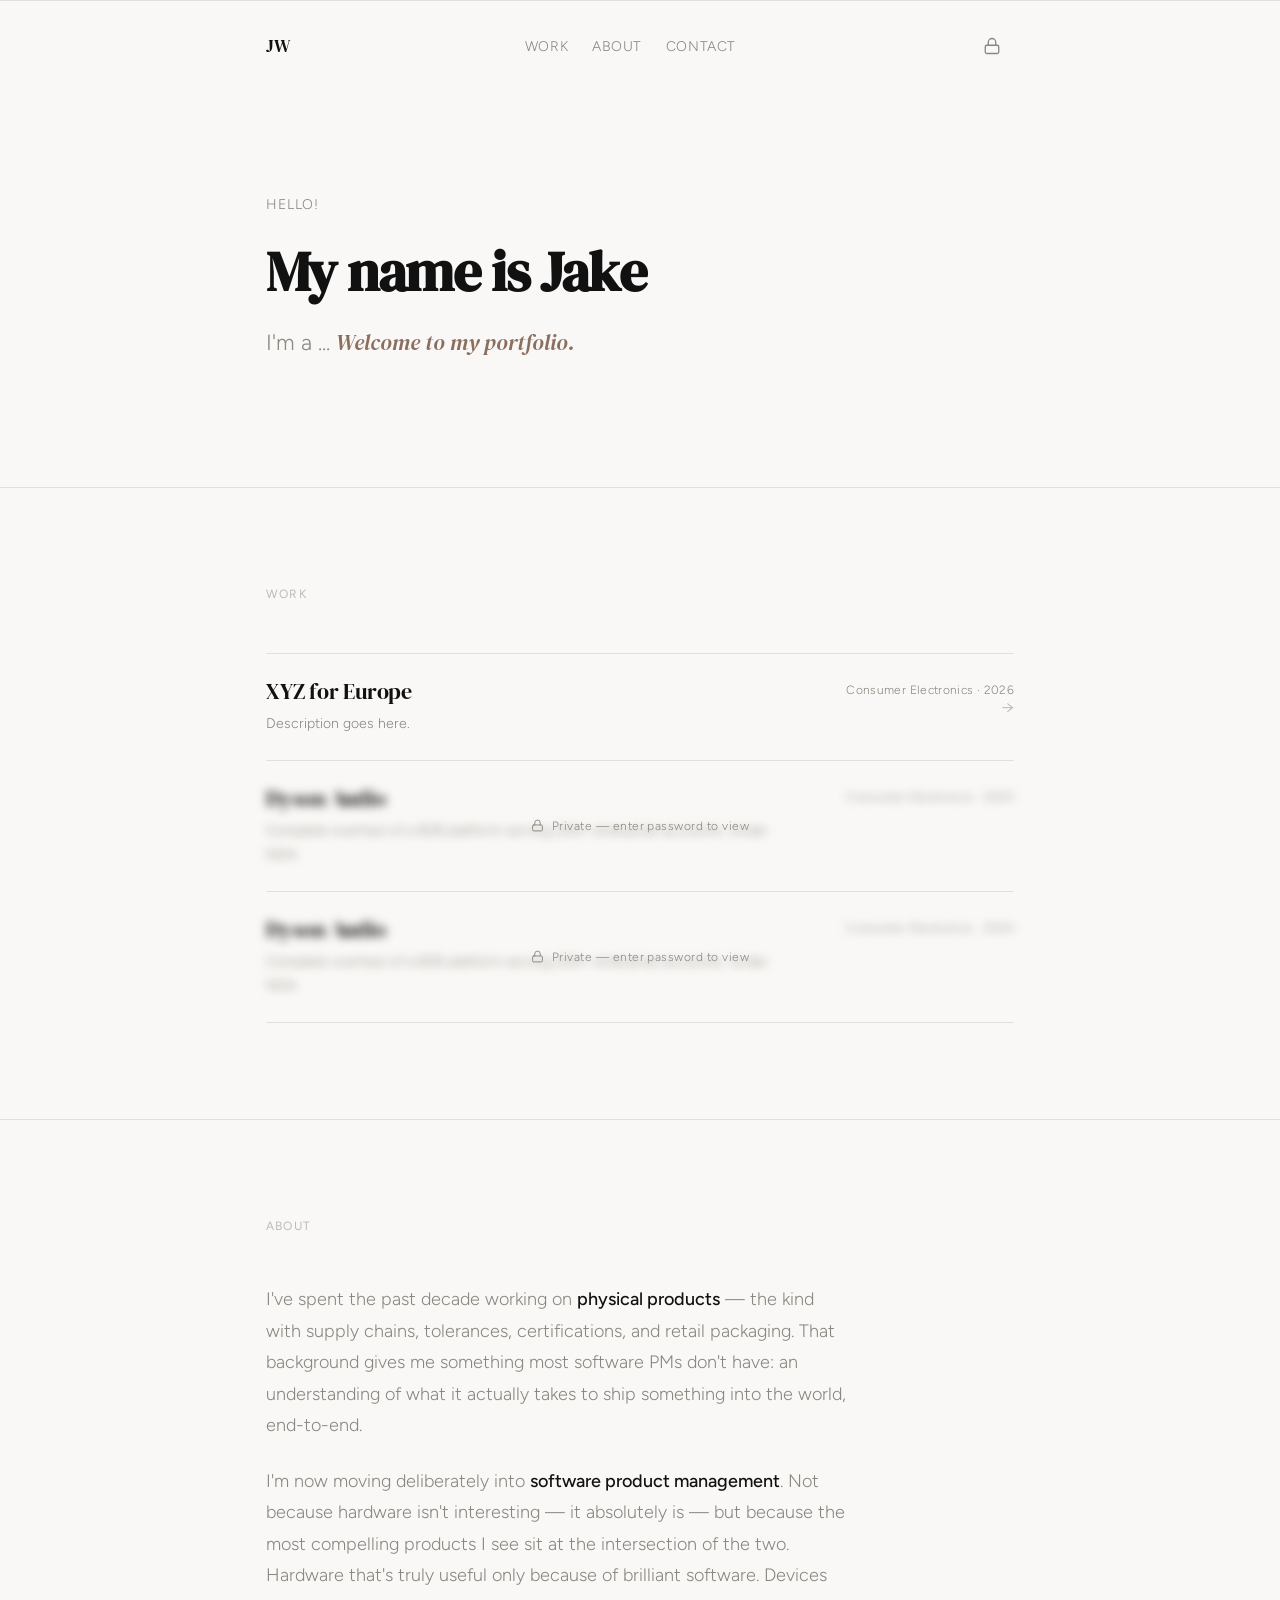
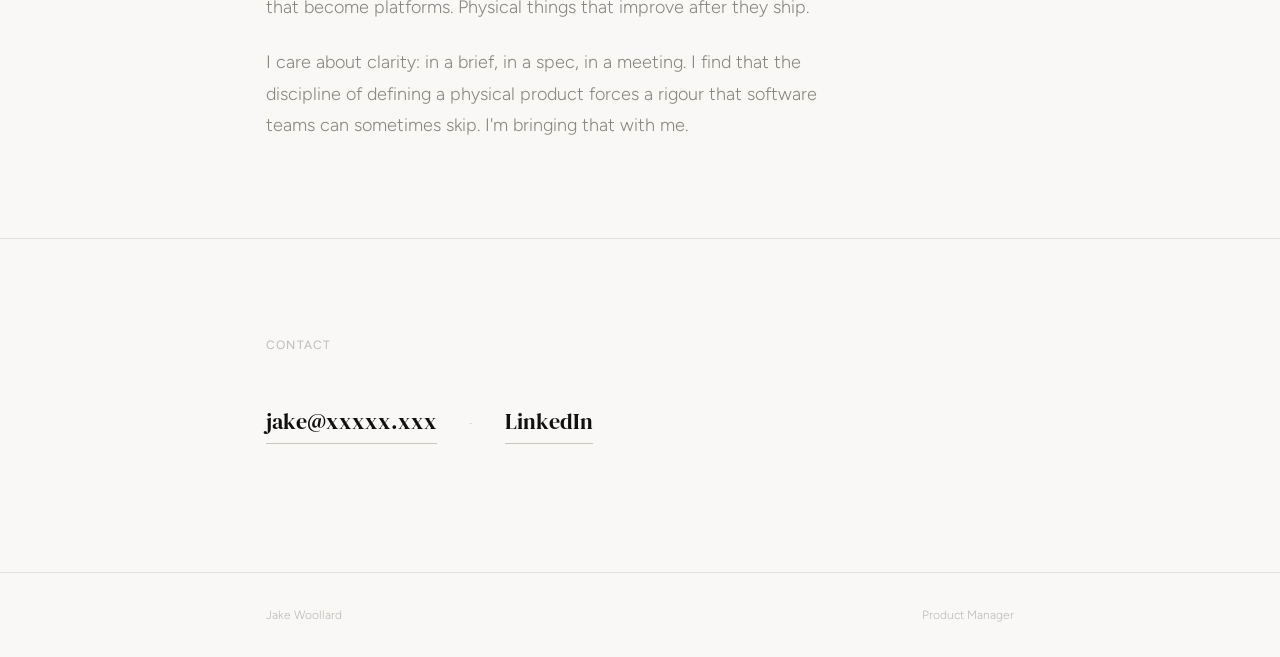
==== commit 42893c1c: "Updated text" ====
--- a/index.html
+++ b/index.html
@@ -3,7 +3,7 @@
 <head>
   <meta charset="UTF-8">
   <meta name="viewport" content="width=device-width, initial-scale=1.0">
-  <meta name="description" content="Jake Woollard — Product Manager. Hardware background, building toward software.">
+  <meta name="description" content="Jake Woollard's Portfolio">
   <title>Jake Woollard — Product Manager</title>
   <link rel="stylesheet" href="style.css">
   <link rel="preconnect" href="https://fonts.googleapis.com">
@@ -70,15 +70,15 @@
     <section class="hero" aria-labelledby="hero-name">
       <div class="container">
         <div class="fade-in">
-          <p class="hero-eyebrow">Product Manager</p>
+          <p class="hero-eyebrow">Hello!</p>
         </div>
         <div class="fade-in">
-          <h1 class="hero-name" id="hero-name">Jake Woollard</h1>
+          <h1 class="hero-name" id="hero-name">My name is Jake</h1>
         </div>
         <div class="fade-in">
           <p class="hero-role">
-            Hardware PM moving into software.
-            <em>Ten years making physical things work</em> — now bringing that clarity to digital products.
+            I'm a ...
+            <em>Welcome to my portfolio.</em>
           </p>
         </div>
       </div>
@@ -94,28 +94,18 @@
           <!-- Public project 1 -->
           <li class="project-row">
             <a href="projects/smart-home-platform.html" class="project-link">
-              <span class="project-title">Smart Home Platform</span>
-              <span class="project-meta">Consumer Hardware · 2024</span>
-              <span class="project-desc">Led the end-to-end product strategy for a connected home device ecosystem, from industrial design constraints through app launch.</span>
-              <span class="project-arrow" aria-hidden="true">→</span>
-            </a>
-          </li>
-
-          <!-- Public project 2 -->
-          <li class="project-row">
-            <a href="projects/supply-chain-tooling.html" class="project-link">
-              <span class="project-title">Supply Chain Tooling</span>
-              <span class="project-meta">Internal Software · 2023</span>
-              <span class="project-desc">Redesigned the internal procurement dashboard used by 40 operations staff — my first pure software PM role.</span>
+              <span class="project-title">XYZ for Europe</span>
+              <span class="project-meta">Consumer Electronics · 2026</span>
+              <span class="project-desc">Description goes here.</span>
               <span class="project-arrow" aria-hidden="true">→</span>
             </a>
           </li>
 
           <!-- Private project -->
           <li class="project-row project-private" data-private="true">
-            <a href="projects/confidential-platform.html" class="project-link" tabindex="-1" aria-hidden="true">
-              <span class="project-title">Confidential Platform Redesign</span>
-              <span class="project-meta">B2B SaaS · 2024</span>
+            <a href="projects/dyson-audio.html" class="project-link" tabindex="-1" aria-hidden="true">
+              <span class="project-title">Dyson Audio</span>
+              <span class="project-meta">Consumer Electronics · 2025</span>
               <span class="project-desc">Complete overhaul of a B2B platform serving 200+ enterprise accounts. Under NDA.</span>
               <span class="project-arrow" aria-hidden="true">→</span>
             </a>
@@ -128,22 +118,12 @@
             </div>
           </li>
 
-          <!-- Public project 3 -->
-          <li class="project-row">
-            <a href="projects/firmware-ux.html" class="project-link">
-              <span class="project-title">Firmware UX Research</span>
-              <span class="project-meta">Research · 2022</span>
-              <span class="project-desc">User research initiative that uncovered how consumers actually interact with device setup flows — changed the roadmap.</span>
-              <span class="project-arrow" aria-hidden="true">→</span>
-            </a>
-          </li>
-
-          <!-- Private project 2 -->
+          <!-- Private project -->
           <li class="project-row project-private" data-private="true">
-            <a href="projects/new-product-launch.html" class="project-link" tabindex="-1" aria-hidden="true">
-              <span class="project-title">New Product Category Launch</span>
-              <span class="project-meta">Strategy · 2023</span>
-              <span class="project-desc">0→1 product development for an entirely new category. Pre-announcement, under NDA.</span>
+            <a href="projects/skybridge.html" class="project-link" tabindex="-1" aria-hidden="true">
+              <span class="project-title">Dyson Audio</span>
+              <span class="project-meta">Consumer Electronics · 2025</span>
+              <span class="project-desc">Complete overhaul of a B2B platform serving 200+ enterprise accounts. Under NDA.</span>
               <span class="project-arrow" aria-hidden="true">→</span>
             </a>
             <div class="private-overlay" aria-hidden="true">
@@ -153,8 +133,8 @@
               </svg>
               Private — enter password to view
             </div>
-          </li>
-
+          </li>          
+          
         </ul>
       </div>
     </section>
@@ -182,7 +162,7 @@
       <div class="container">
         <p class="section-label" id="contact-label">Contact</p>
         <div class="contact-line">
-          <a href="mailto:jake@jakewoollard.com" class="contact-link">jake@jakewoollard.com</a>
+          <a href="mailto:jake@xxxxx.xxx" class="contact-link">jake@xxxxx.xxx</a>
           <span class="contact-sep" aria-hidden="true">·</span>
           <a href="https://linkedin.com/in/jakewoollard" class="contact-link" target="_blank" rel="noopener noreferrer">LinkedIn</a>
         </div>
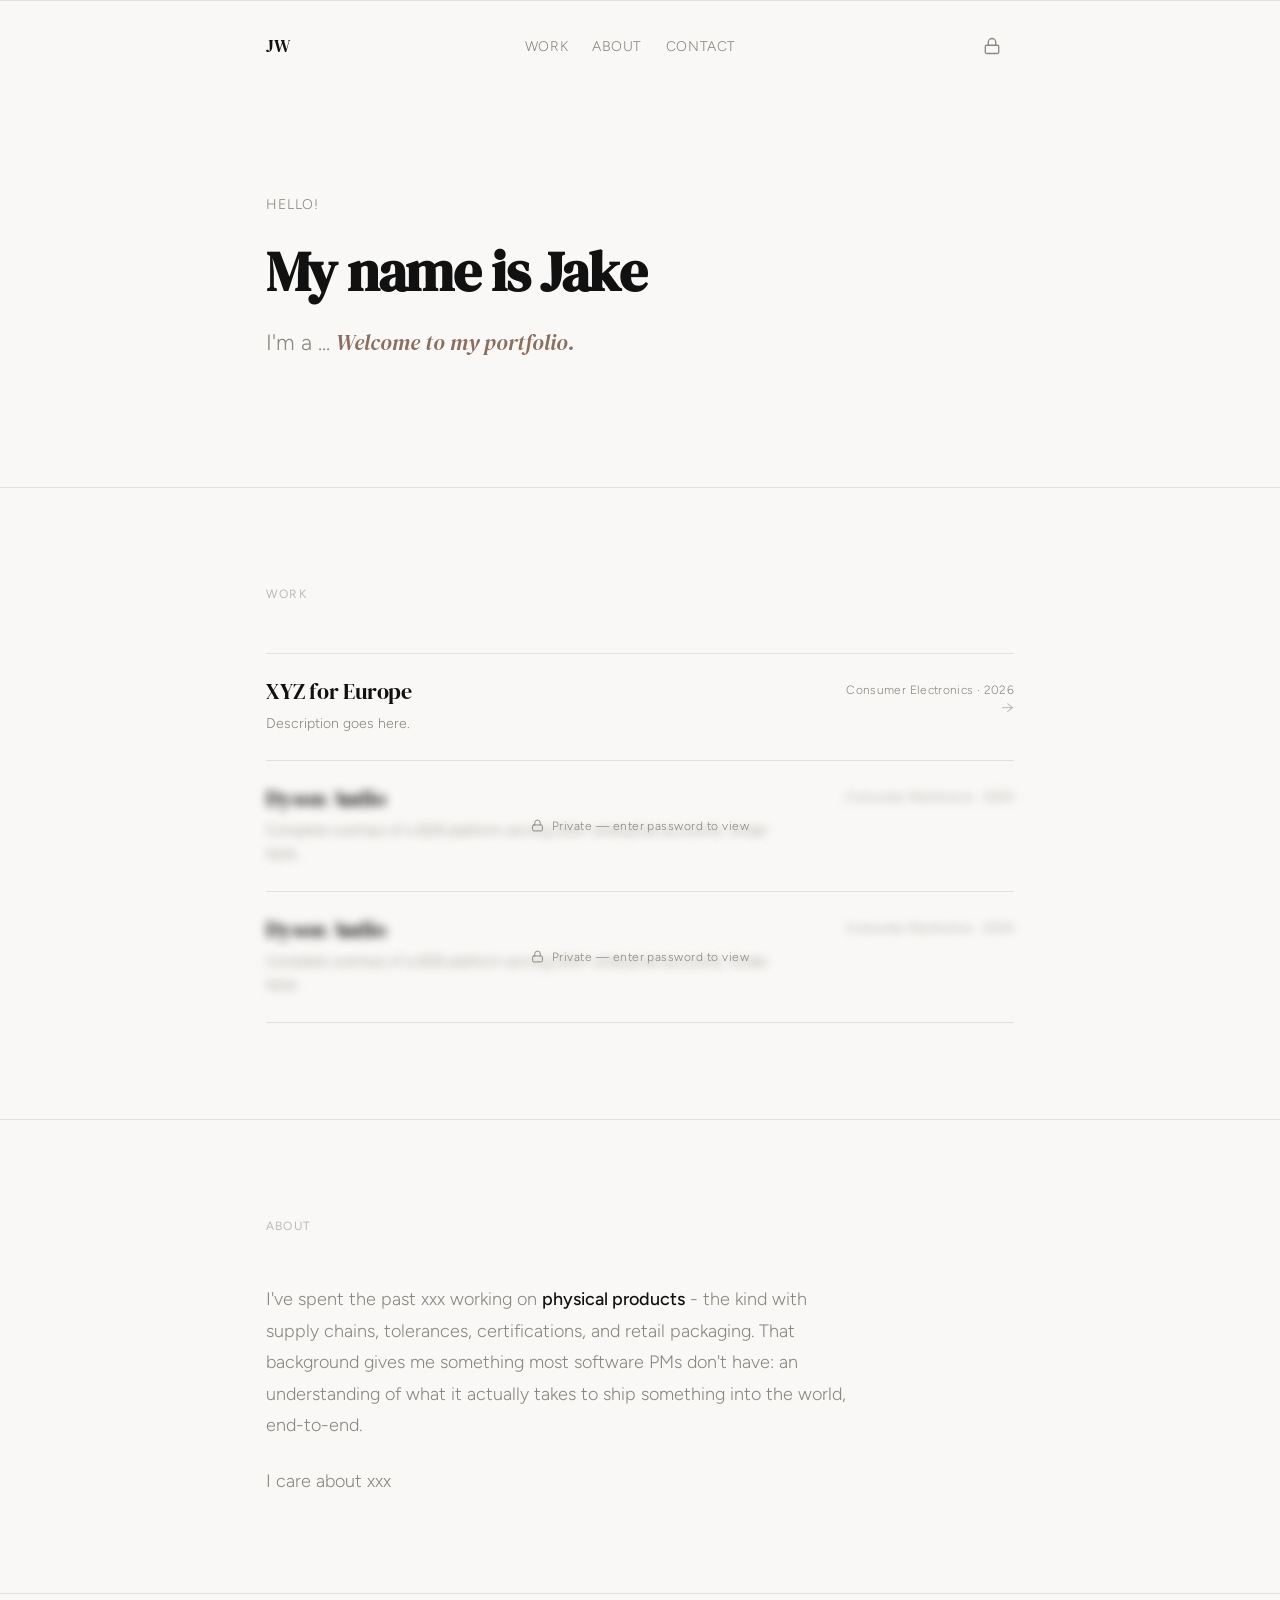
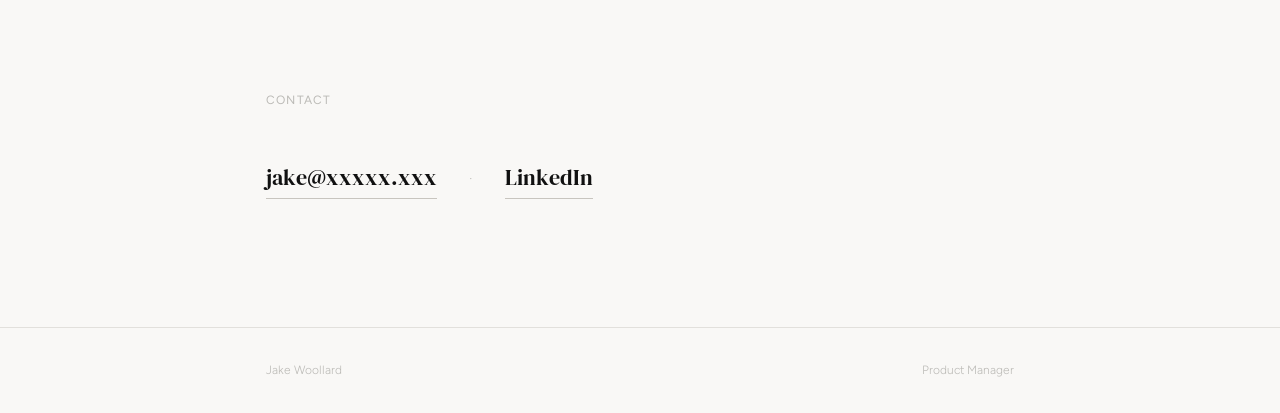
==== commit ffad7639: "New Changes" ====
--- a/index.html
+++ b/index.html
@@ -145,13 +145,9 @@
         <p class="section-label" id="about-label">About</p>
         <div class="about-body">
           <p>
-            I've spent the past decade working on <strong>physical products</strong> — the kind with supply chains, tolerances, certifications, and retail packaging. That background gives me something most software PMs don't have: an understanding of what it actually takes to ship something into the world, end-to-end.
-          </p>
+            I've spent the past xxx working on <strong>physical products</strong> - the kind with supply chains, tolerances, certifications, and retail packaging. That background gives me something most software PMs don't have: an understanding of what it actually takes to ship something into the world, end-to-end.
           <p>
-            I'm now moving deliberately into <strong>software product management</strong>. Not because hardware isn't interesting — it absolutely is — but because the most compelling products I see sit at the intersection of the two. Hardware that's truly useful only because of brilliant software. Devices that become platforms. Physical things that improve after they ship.
-          </p>
-          <p>
-            I care about clarity: in a brief, in a spec, in a meeting. I find that the discipline of defining a physical product forces a rigour that software teams can sometimes skip. I'm bringing that with me.
+            I care about xxx
           </p>
         </div>
       </div>
